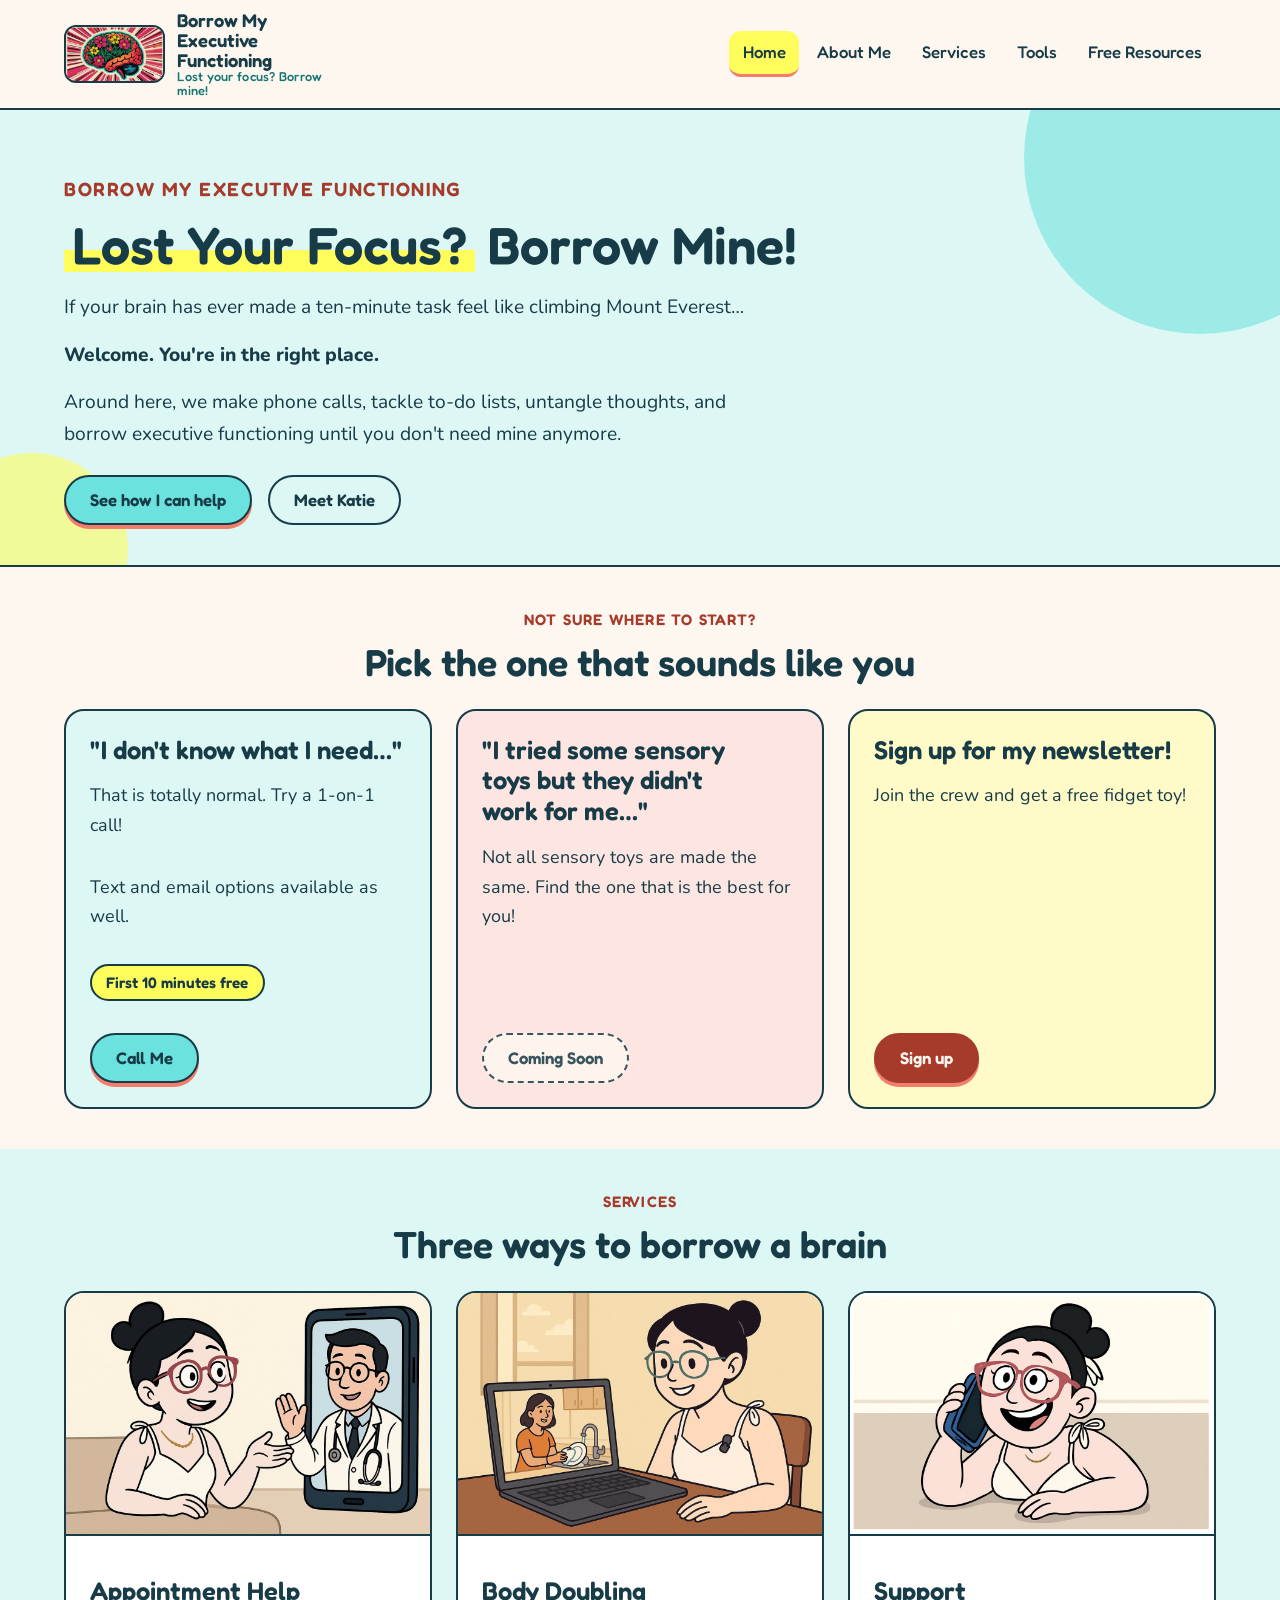
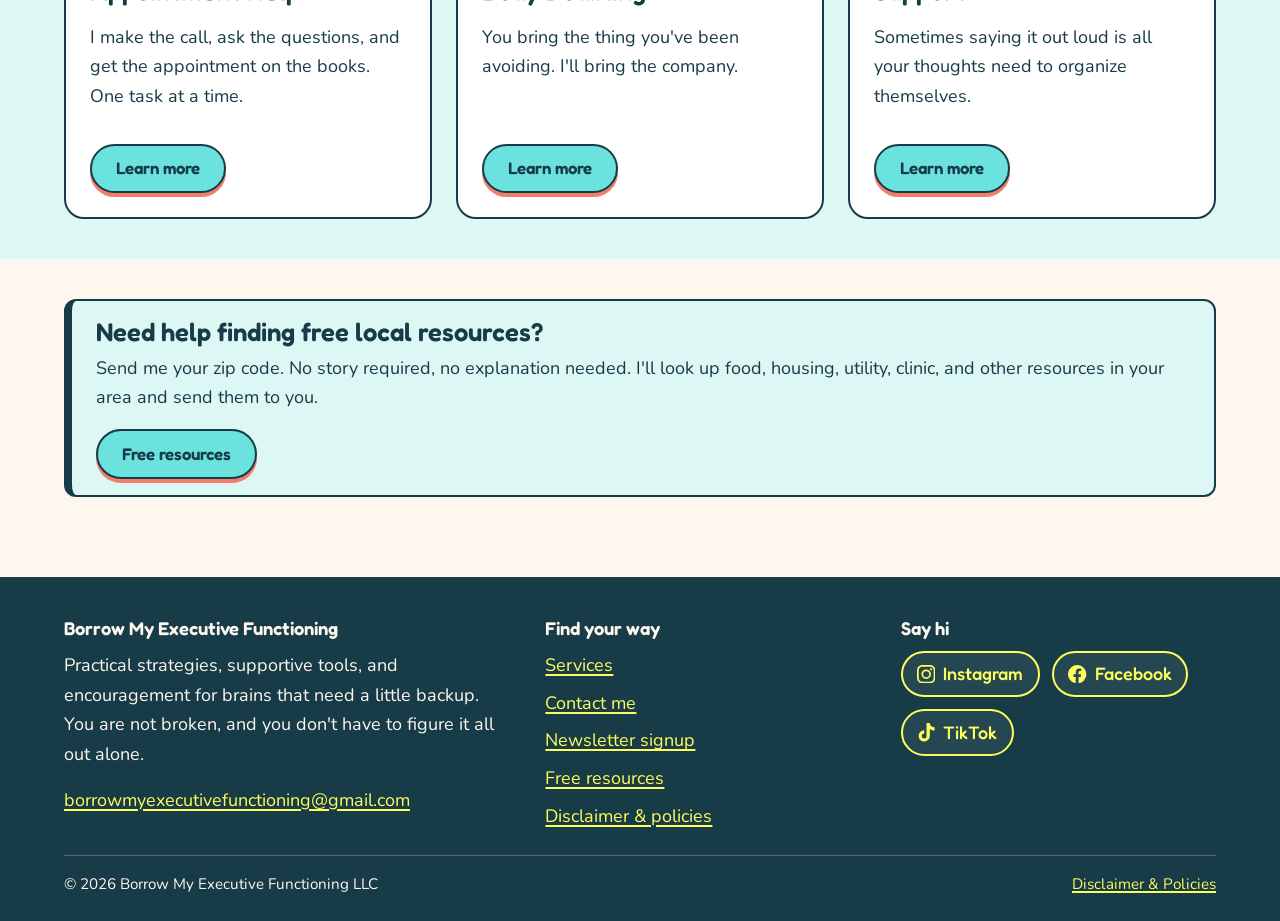
==== site/index.html @ 08794fa0 "Initial site with Netlify forms" ====
<!DOCTYPE html>
<html lang="en">
<head>
  <meta charset="utf-8">
  <meta name="viewport" content="width=device-width, initial-scale=1">
  <title>Home | Borrow My Executive Functioning</title>
  <meta name="description" content="Executive functioning support for ADHD brains: appointment help, body doubling, and conversational support. Lost your focus? Borrow mine!">
  <link rel="icon" href="images/logo.png" type="image/png">
  <link rel="preconnect" href="https://fonts.googleapis.com">
  <link rel="preconnect" href="https://fonts.gstatic.com" crossorigin>
  <link href="https://fonts.googleapis.com/css2?family=Fredoka:wght@500;600&family=Nunito:ital,wght@0,400;0,700;0,800;1,400&display=swap" rel="stylesheet">
  <link rel="stylesheet" href="css/styles.css">
</head>
<body>
  <a class="skip-link" href="#main">Skip to main content</a>

  <header class="site-header">
    <div class="container">
      <a class="brand" href="index.html" aria-label="Borrow My Executive Functioning home">
        <img src="images/logo.png" alt="" width="640" height="352">
        <span class="brand-name"><span>Borrow My</span><span>Executive Functioning</span><span class="small">Lost your focus? Borrow mine!</span></span>
      </a>
      <button class="nav-toggle" type="button" aria-expanded="false" aria-controls="site-nav">
        <span class="bars" aria-hidden="true"></span>
        <span class="nav-toggle-text">Menu</span>
      </button>
      <nav class="site-nav" id="site-nav" aria-label="Main">
        <ul>
          <li><a href="index.html" aria-current="page">Home</a></li>
          <li><a href="about.html">About Me</a></li>
          <li><a href="services.html">Services</a></li>
          <li><a href="tools.html">Tools</a></li>
          <li><a href="free-resources.html">Free Resources</a></li>
        </ul>
      </nav>
    </div>
  </header>

  <main id="main" tabindex="-1">

    <section class="hero">
      <div class="container">
        <p class="kicker">Borrow My Executive Functioning</p>
        <h1><span class="hl">Lost Your Focus?</span> Borrow Mine!</h1>
        <div class="measure">
          <p class="lead">If your brain has ever made a ten-minute task feel like climbing Mount Everest&hellip;</p>
          <p class="lead"><strong>Welcome. You're in the right place.</strong></p>
          <p>Around here, we make phone calls, tackle to-do lists, untangle thoughts, and borrow executive functioning until you don't need mine anymore.</p>
        </div>
        <div class="btn-row">
          <a class="btn" href="services.html">See how I can help</a>
          <a class="btn btn--outline" href="about.html">Meet Katie</a>
        </div>
      </div>
    </section>

    <section class="section" aria-labelledby="start-heading">
      <div class="container">
        <div class="section-heading center">
          <p class="kicker">Not sure where to start?</p>
          <h2 id="start-heading">Pick the one that sounds like you</h2>
        </div>
        <div class="card-grid">
          <article class="card card--aqua">
            <h3>"I don't know what I need&hellip;"</h3>
            <p>That is totally normal. Try a 1-on-1 call!</p>
            <p>Text and email options available as well.</p>
            <p><span class="badge">First 10 minutes free</span></p>
            <a class="btn" href="contact.html">Call Me</a>
          </article>
          <article class="card card--coral">
            <h3>"I tried some sensory toys but they didn't work for me&hellip;"</h3>
            <p>Not all sensory toys are made the same. Find the one that is the best for you!</p>
            <a class="btn btn--disabled" href="#" role="button" aria-disabled="true" data-coming-soon="The sensory toy guide is coming soon. Check back later!">Coming Soon</a>
          </article>
          <article class="card card--lemon">
            <h3>Sign up for my newsletter!</h3>
            <p>Join the crew and get a free fidget toy!</p>
            <a class="btn btn--secondary" href="newsletter.html">Sign up</a>
          </article>
        </div>
      </div>
    </section>

    <section class="section section--alt" aria-labelledby="services-heading">
      <div class="container">
        <div class="section-heading center">
          <p class="kicker">Services</p>
          <h2 id="services-heading">Three ways to borrow a brain</h2>
        </div>
        <div class="card-grid">
          <article class="card card--media">
            <img src="images/appointment-help.jpg" alt="Cartoon of Katie smiling while making a phone call" loading="lazy" width="1200" height="800">
            <div class="card-body">
              <h3>Appointment Help</h3>
              <p>I make the call, ask the questions, and get the appointment on the books. One task at a time.</p>
              <a class="btn" href="appointment-help.html">Learn more</a>
            </div>
          </article>
          <article class="card card--media">
            <img src="images/body-doubling.jpg" alt="Cartoon of two people working side by side" loading="lazy" width="1200" height="800">
            <div class="card-body">
              <h3>Body Doubling</h3>
              <p>You bring the thing you've been avoiding. I'll bring the company.</p>
              <a class="btn" href="body-doubling.html">Learn more</a>
            </div>
          </article>
          <article class="card card--media">
            <img src="images/support.jpg" alt="Cartoon of Katie chatting happily on the phone" loading="lazy" width="1200" height="800">
            <div class="card-body">
              <h3>Support</h3>
              <p>Sometimes saying it out loud is all your thoughts need to organize themselves.</p>
              <a class="btn" href="support.html">Learn more</a>
            </div>
          </article>
        </div>
      </div>
    </section>

    <section class="section" aria-labelledby="outreach-heading">
      <div class="container">
        <div class="callout callout--aqua" style="margin:0">
          <h3 id="outreach-heading">Need help finding free local resources?</h3>
          <p>Send me your zip code. No story required, no explanation needed. I'll look up food, housing, utility, clinic, and other resources in your area and send them to you.</p>
          <a class="btn" href="free-resources.html">Free resources</a>
        </div>
      </div>
    </section>

  </main>

  <footer class="site-footer">
    <div class="container">
      <div class="footer-grid">
        <div>
          <h2>Borrow My Executive Functioning</h2>
          <p>Practical strategies, supportive tools, and encouragement for brains that need a little backup. You are not broken, and you don't have to figure it all out alone.</p>
          <p><a href="mailto:borrowmyexecutivefunctioning@gmail.com">borrowmyexecutivefunctioning@gmail.com</a></p>
        </div>
        <div>
          <h2>Find your way</h2>
          <ul>
            <li><a href="services.html">Services</a></li>
            <li><a href="contact.html">Contact me</a></li>
            <li><a href="newsletter.html">Newsletter signup</a></li>
            <li><a href="free-resources.html">Free resources</a></li>
            <li><a href="disclaimer.html">Disclaimer &amp; policies</a></li>
          </ul>
        </div>
        <div>
          <h2>Say hi</h2>
          <div class="social">
            <a href="#" aria-label="Instagram (link coming soon)" data-coming-soon="Social links are coming soon.">
              <svg viewBox="0 0 24 24" aria-hidden="true"><path d="M12 2.2c3.2 0 3.6 0 4.8.1 1.2.1 1.8.2 2.2.4.6.2 1 .5 1.4.9.4.4.7.8.9 1.4.2.4.4 1 .4 2.2.1 1.3.1 1.6.1 4.8s0 3.6-.1 4.8c-.1 1.2-.2 1.8-.4 2.2-.2.6-.5 1-.9 1.4-.4.4-.8.7-1.4.9-.4.2-1 .4-2.2.4-1.3.1-1.6.1-4.8.1s-3.6 0-4.8-.1c-1.2-.1-1.8-.2-2.2-.4-.6-.2-1-.5-1.4-.9-.4-.4-.7-.8-.9-1.4-.2-.4-.4-1-.4-2.2C2.2 15.6 2.2 15.2 2.2 12s0-3.6.1-4.8c.1-1.2.2-1.8.4-2.2.2-.6.5-1 .9-1.4.4-.4.8-.7 1.4-.9.4-.2 1-.4 2.2-.4C8.4 2.2 8.8 2.2 12 2.2M12 0C8.7 0 8.3 0 7.1.1 5.8.1 4.9.3 4.1.6c-.8.3-1.5.7-2.1 1.4C1.3 2.6.9 3.3.6 4.1.3 4.9.1 5.8.1 7.1 0 8.3 0 8.7 0 12s0 3.7.1 4.9c.1 1.3.3 2.2.6 2.9.3.8.7 1.5 1.4 2.1.7.7 1.3 1.1 2.1 1.4.8.3 1.6.5 2.9.6C8.3 24 8.7 24 12 24s3.7 0 4.9-.1c1.3-.1 2.2-.3 2.9-.6.8-.3 1.5-.7 2.1-1.4.7-.7 1.1-1.3 1.4-2.1.3-.8.5-1.6.6-2.9.1-1.2.1-1.6.1-4.9s0-3.7-.1-4.9c-.1-1.3-.3-2.2-.6-2.9-.3-.8-.7-1.5-1.4-2.1C21.4 1.3 20.7.9 19.9.6 19.1.3 18.2.1 16.9.1 15.7 0 15.3 0 12 0zm0 5.8a6.2 6.2 0 1 0 0 12.4 6.2 6.2 0 0 0 0-12.4zM12 16a4 4 0 1 1 0-8 4 4 0 0 1 0 8zm6.4-11.8a1.4 1.4 0 1 0 0 2.9 1.4 1.4 0 0 0 0-2.9z"/></svg>
              Instagram
            </a>
            <a href="#" aria-label="Facebook (link coming soon)" data-coming-soon="Social links are coming soon.">
              <svg viewBox="0 0 24 24" aria-hidden="true"><path d="M24 12a12 12 0 1 0-13.9 11.9v-8.4H7.1V12h3V9.4c0-3 1.8-4.7 4.5-4.7 1.3 0 2.7.2 2.7.2v3h-1.5c-1.5 0-2 .9-2 1.9V12h3.3l-.5 3.5h-2.8v8.4A12 12 0 0 0 24 12z"/></svg>
              Facebook
            </a>
            <a href="#" aria-label="TikTok (link coming soon)" data-coming-soon="Social links are coming soon.">
              <svg viewBox="0 0 24 24" aria-hidden="true"><path d="M12.5 0h4.1c.3 2.4 1.6 4.4 3.9 5.2.8.3 1.6.4 2.5.4v4.1c-2.3 0-4.4-.7-6.3-2v9.1A7.3 7.3 0 1 1 9.4 9.6v4.2a3.2 3.2 0 1 0 3.1 3.1V0z"/></svg>
              TikTok
            </a>
          </div>
        </div>
      </div>
      <div class="footer-bottom">
        <span>&copy; 2026 Borrow My Executive Functioning LLC</span>
        <span><a href="disclaimer.html">Disclaimer &amp; Policies</a></span>
      </div>
    </div>
  </footer>

  <script src="js/main.js"></script>
</body>
</html>
---- site/css/styles.css ----
/* =========================================================
   Borrow My Executive Functioning — "Lemonade Lagoon" theme
   ---------------------------------------------------------
   Design rules (see AI Context.md):
   - Clean layout, generous whitespace, short text chunks
   - No motion unless the user asks for it (reduced-motion safe)
   - One consistent palette + type system across every page
   - WCAG 2.1 AA contrast: only Deep Lagoon, Mid Teal and
     Deep Coral are ever used as text colours.
   ========================================================= */

:root {
  /* Client colours */
  --aqua:        #6BE2DD;  /* buttons, hero bg, shapes — never text */
  --lemon:       #FFFD5C;  /* highlighter, badges, hover — never text on light */
  --lagoon:      #173B47;  /* body copy, headings, borders, footer */
  --coral:       #F27D6B;  /* decorative accent — never text */
  --teal:        #157572;  /* links, secondary text, focus rings */

  /* Derived shades */
  --deep-coral:  #A63A2B;  /* text-safe coral: kickers, accent headings */
  --cream:       #FDF7F0;  /* page background */
  --aqua-tint:   #DDF7F5;
  --lemon-tint:  #FFFBC8;
  --coral-tint:  #FDE6E1;
  --white:       #FFFFFF;

  /* Type */
  --font-head: "Fredoka", "Nunito", "Segoe UI", system-ui, sans-serif;
  --font-body: "Nunito", "Segoe UI", system-ui, -apple-system, sans-serif;

  /* Layout */
  --max-width: 72rem;
  --measure: 62ch;
  --radius: 1.25rem;
  --radius-sm: 0.75rem;
  --border: 2px solid var(--lagoon);
  --space-1: 0.5rem;
  --space-2: 1rem;
  --space-3: 1.5rem;
  --space-4: 2.5rem;
  --space-5: 4rem;
}

/* ---------- Reset / base ---------- */
*, *::before, *::after { box-sizing: border-box; }

html {
  scroll-behavior: smooth;
  -webkit-text-size-adjust: 100%;
}

body {
  margin: 0;
  background: var(--cream);
  color: var(--lagoon);
  font-family: var(--font-body);
  font-size: 1.125rem;      /* 18px — a little larger than default for readability */
  line-height: 1.65;
  min-height: 100vh;
  display: flex;
  flex-direction: column;
}

img {
  max-width: 100%;
  height: auto;
  display: block;
}

h1, h2, h3, h4 {
  font-family: var(--font-head);
  font-weight: 600;
  line-height: 1.2;
  margin: 0 0 var(--space-2);
  color: var(--lagoon);
  text-wrap: balance;
}
h1 { font-size: clamp(2.1rem, 5vw, 3.25rem); }
h2 { font-size: clamp(1.7rem, 3.5vw, 2.35rem); }
h3 { font-size: clamp(1.3rem, 2.5vw, 1.6rem); }
h4 { font-size: 1.15rem; }

p, ul, ol { margin: 0 0 var(--space-2); }
p:last-child { margin-bottom: 0; }

a {
  color: var(--teal);
  text-decoration: underline;
  text-underline-offset: 0.15em;
  text-decoration-thickness: 2px;
}
a:hover { color: var(--lagoon); }

strong { font-weight: 800; }
em { font-style: italic; }

hr {
  border: 0;
  border-top: var(--border);
  margin: var(--space-4) 0;
}

/* Focus: always visible, high contrast */
:focus-visible {
  outline: 3px solid var(--teal);
  outline-offset: 3px;
  border-radius: 4px;
}

/* Respect reduced-motion preferences (and there is barely any motion anyway) */
@media (prefers-reduced-motion: reduce) {
  html { scroll-behavior: auto; }
  *, *::before, *::after { transition: none !important; animation: none !important; }
}

/* ---------- Utilities ---------- */
.container {
  width: min(100% - 2.5rem, var(--max-width));
  margin-inline: auto;
}
.measure { max-width: var(--measure); }
.center { text-align: center; }
.center .measure { margin-inline: auto; }
.visually-hidden {
  position: absolute !important;
  width: 1px; height: 1px;
  overflow: hidden; clip: rect(0 0 0 0);
  white-space: nowrap; border: 0; padding: 0; margin: -1px;
}

/* Lemon highlighter behind headings */
.hl {
  background: linear-gradient(transparent 58%, var(--lemon) 58%, var(--lemon) 94%, transparent 94%);
  padding: 0 0.15em;
  box-decoration-break: clone;
  -webkit-box-decoration-break: clone;
}

.kicker {
  font-family: var(--font-head);
  font-weight: 600;
  font-size: 0.95rem;
  letter-spacing: 0.08em;
  text-transform: uppercase;
  color: var(--deep-coral);
  margin: 0 0 var(--space-1);
}

.lead {
  font-size: 1.25rem;
}

.badge {
  display: inline-block;
  font-family: var(--font-head);
  font-weight: 600;
  font-size: 0.95rem;
  background: var(--lemon);
  color: var(--lagoon);
  border: var(--border);
  border-radius: 999px;
  padding: 0.25rem 0.9rem;
}

/* ---------- Skip link ---------- */
.skip-link {
  position: absolute;
  left: 1rem;
  top: -100px;
  z-index: 1000;
  background: var(--lemon);
  color: var(--lagoon);
  border: var(--border);
  border-radius: var(--radius-sm);
  padding: 0.6rem 1rem;
  font-family: var(--font-head);
  font-weight: 600;
  text-decoration: none;
}
.skip-link:focus { top: 1rem; }

/* ---------- Header ---------- */
.site-header {
  position: sticky;
  top: 0;
  z-index: 100;
  background: var(--cream);
  border-bottom: var(--border);
}
.site-header .container {
  display: flex;
  align-items: center;
  justify-content: space-between;
  gap: var(--space-2);
  min-height: 5rem;
  padding-block: 0.6rem;
}
.brand {
  display: flex;
  align-items: center;
  gap: 0.75rem;
  text-decoration: none;
  color: var(--lagoon);
  font-family: var(--font-head);
  font-weight: 600;
  font-size: 1.15rem;
  line-height: 1.1;
}
.brand img {
  height: 3.6rem;
  width: auto;
  border-radius: var(--radius-sm);
  border: var(--border);
}
.brand-name { max-width: 11rem; }
.brand-name span { display: block; }
.brand-name .small {
  font-size: 0.8rem;
  font-weight: 500;
  color: var(--teal);
  letter-spacing: 0.02em;
}

.nav-toggle {
  display: none;
  background: var(--aqua);
  color: var(--lagoon);
  border: var(--border);
  border-radius: var(--radius-sm);
  font-family: var(--font-head);
  font-weight: 600;
  font-size: 1rem;
  padding: 0.5rem 0.9rem;
  cursor: pointer;
  align-items: center;
  gap: 0.5rem;
}
.nav-toggle .bars {
  display: inline-block;
  width: 1.2rem; height: 2px;
  background: currentColor;
  position: relative;
}
.nav-toggle .bars::before, .nav-toggle .bars::after {
  content: ""; position: absolute; left: 0; width: 100%; height: 2px; background: currentColor;
}
.nav-toggle .bars::before { top: -6px; }
.nav-toggle .bars::after  { top:  6px; }

.site-nav ul {
  list-style: none;
  margin: 0; padding: 0;
  display: flex;
  gap: 0.25rem;
  flex-wrap: wrap;
}
.site-nav a {
  display: inline-block;
  padding: 0.5rem 0.85rem;
  color: var(--lagoon);
  font-family: var(--font-head);
  font-weight: 500;
  font-size: 1.05rem;
  text-decoration: none;
  border-radius: var(--radius-sm);
  border-bottom: 3px solid transparent;
}
.site-nav a:hover { background: var(--lemon-tint); }
.site-nav a[aria-current="page"],
.site-nav a.is-active {
  border-bottom-color: var(--coral);   /* coral: active nav underline */
  background: var(--lemon);
}

@media (max-width: 47.99rem) {
  .nav-toggle { display: inline-flex; }
  .js .site-nav { display: none; width: 100%; }
  .js .site-nav.is-open { display: block; }
  .site-header .container { flex-wrap: wrap; }
  .site-nav ul { flex-direction: column; padding-block: 0.5rem 0.75rem; }
  .site-nav a { display: block; font-size: 1.15rem; padding: 0.7rem 0.9rem; }
  .brand-name { display: none; }
}

/* ---------- Main / sections ---------- */
main { flex: 1; }

.section { padding-block: var(--space-4); }
.section--alt { background: var(--aqua-tint); }
.section--lemon { background: var(--lemon-tint); }
.section--tight { padding-block: var(--space-3); }
.section-heading { margin-bottom: var(--space-3); }

/* Hero */
.hero {
  background: var(--aqua-tint);
  border-bottom: var(--border);
  padding-block: var(--space-5) var(--space-4);
  position: relative;
  overflow: hidden;
}
/* soft, static decorative shapes — no motion */
.hero::before, .hero::after {
  content: "";
  position: absolute;
  border-radius: 50%;
  pointer-events: none;
  z-index: 0;
}
.hero::before {
  width: 22rem; height: 22rem;
  right: -6rem; top: -8rem;
  background: var(--aqua);
  opacity: 0.55;
}
.hero::after {
  width: 12rem; height: 12rem;
  left: -4rem; bottom: -5rem;
  background: var(--lemon);
  opacity: 0.6;
}
.hero .container { position: relative; z-index: 1; }
.hero p { font-size: 1.2rem; }

.hero--split .container {
  display: grid;
  grid-template-columns: minmax(0, 1.15fr) minmax(0, 1fr);
  gap: var(--space-4);
  align-items: center;
}
.hero--split img {
  width: 100%;
  border: var(--border);
  border-radius: var(--radius);
  box-shadow: 0 8px 0 var(--coral);
  background: var(--white);
}
@media (max-width: 47.99rem) {
  .hero { padding-block: var(--space-4); }
  .hero--split .container { grid-template-columns: minmax(0, 1fr); }
  .hero--split img { max-width: 28rem; margin-inline: auto; }
}

/* ---------- Buttons ---------- */
.btn {
  display: inline-block;
  font-family: var(--font-head);
  font-weight: 600;
  font-size: 1.05rem;
  line-height: 1.2;
  text-decoration: none;
  text-align: center;
  padding: 0.8rem 1.5rem;
  border: var(--border);
  border-radius: 999px;
  background: var(--aqua);
  color: var(--lagoon);
  box-shadow: 0 4px 0 var(--coral);      /* coral: button shadows */
  cursor: pointer;
  transition: background-color 120ms ease, transform 80ms ease, box-shadow 80ms ease;
}
.btn:hover { background: var(--lemon); color: var(--lagoon); }
.btn:active { transform: translateY(2px); box-shadow: 0 2px 0 var(--coral); }

.btn--secondary {
  background: var(--deep-coral);
  color: var(--cream);
  border-color: var(--deep-coral);
}
.btn--secondary:hover { background: var(--lagoon); border-color: var(--lagoon); color: var(--cream); }

.btn--outline {
  background: transparent;
  box-shadow: none;
}
.btn--outline:hover { background: var(--lemon-tint); }

.btn--disabled,
.btn[aria-disabled="true"] {
  background: var(--cream);
  color: var(--lagoon);
  border-style: dashed;
  box-shadow: none;
  cursor: not-allowed;
  opacity: 0.85;
}
.btn--disabled:hover { background: var(--cream); }

.btn-row {
  display: flex;
  flex-wrap: wrap;
  gap: var(--space-2);
  align-items: center;
  margin-top: var(--space-3);
}

/* ---------- Cards ---------- */
.card-grid {
  display: grid;
  grid-template-columns: repeat(auto-fit, minmax(min(100%, 17rem), 1fr));
  gap: var(--space-3);
}
.card {
  display: flex;
  flex-direction: column;
  gap: var(--space-2);
  background: var(--white);
  border: var(--border);
  border-radius: var(--radius);
  padding: var(--space-3);
}
.card > :last-child { margin-top: auto; }
.card h3 { margin-bottom: 0; }
.card--lemon { background: var(--lemon-tint); }
.card--coral { background: var(--coral-tint); }
.card--aqua  { background: var(--aqua-tint); }
.card .btn { align-self: flex-start; }

.card--media { padding: 0; overflow: hidden; }
.card--media img {
  width: 100%;
  aspect-ratio: 3 / 2;
  object-fit: cover;
  border-bottom: var(--border);
}
.card--media .card-body {
  display: flex; flex-direction: column; gap: var(--space-2);
  padding: var(--space-3);
  flex: 1;
}
.card--media .card-body > :last-child { margin-top: auto; }

/* Image placeholder box (Tools page, etc.) */
.placeholder-media {
  display: grid;
  place-items: center;
  aspect-ratio: 3 / 2;
  background:
    repeating-linear-gradient(45deg, transparent 0 14px, rgba(23,59,71,0.06) 14px 28px),
    var(--aqua-tint);
  border-bottom: var(--border);
  color: var(--teal);
  font-family: var(--font-head);
  font-weight: 500;
  text-align: center;
  padding: var(--space-2);
}

/* ---------- Price cards ---------- */
.price-grid {
  display: grid;
  grid-template-columns: repeat(auto-fit, minmax(min(100%, 15rem), 1fr));
  gap: var(--space-3);
}
.price {
  background: var(--white);
  border: var(--border);
  border-radius: var(--radius);
  padding: var(--space-3);
  display: flex;
  flex-direction: column;
  gap: var(--space-1);
}
.price h3 { margin: 0; font-size: 1.35rem; }
.price .amount {
  font-family: var(--font-head);
  font-weight: 600;
  font-size: 2rem;
  color: var(--deep-coral);
  line-height: 1;
}
.price .detail {
  font-weight: 800;
  color: var(--teal);
}
.price p { margin: 0; }
.price--featured { background: var(--lemon-tint); }

/* ---------- Callouts ---------- */
.callout {
  background: var(--lemon-tint);
  border: var(--border);
  border-left-width: 8px;
  border-radius: var(--radius-sm);
  padding: var(--space-2) var(--space-3);
  margin-block: var(--space-3);
}
.callout--coral { background: var(--coral-tint); }
.callout--aqua  { background: var(--aqua-tint); }
.callout > :last-child { margin-bottom: 0; }
.callout h3, .callout h4 { margin-bottom: 0.35rem; }

/* ---------- Lists ---------- */
.checklist {
  list-style: none;
  padding: 0;
  display: grid;
  gap: 0.6rem;
}
.checklist li {
  position: relative;
  padding-left: 2rem;
}
.checklist li::before {
  content: "";
  position: absolute;
  left: 0; top: 0.35em;
  width: 1.15rem; height: 1.15rem;
  border-radius: 50%;
  background: var(--aqua);
  border: var(--border);
}
.checklist--two {
  grid-template-columns: repeat(auto-fit, minmax(min(100%, 18rem), 1fr));
}

/* ---------- FAQ (native <details>) ---------- */
.faq { display: grid; gap: var(--space-2); }
.faq details {
  background: var(--white);
  border: var(--border);
  border-radius: var(--radius-sm);
  overflow: hidden;
}
.faq summary {
  cursor: pointer;
  list-style: none;
  padding: 1rem 3rem 1rem 1.25rem;
  font-family: var(--font-head);
  font-weight: 600;
  font-size: 1.15rem;
  position: relative;
}
.faq summary::-webkit-details-marker { display: none; }
.faq summary::after {
  content: "+";
  position: absolute;
  right: 1.1rem; top: 50%;
  transform: translateY(-50%);
  width: 1.7rem; height: 1.7rem;
  display: grid; place-items: center;
  border-radius: 50%;
  border: var(--border);
  background: var(--aqua);
  font-size: 1.2rem;
  line-height: 1;
}
.faq details[open] summary { background: var(--lemon-tint); border-bottom: var(--border); }
.faq details[open] summary::after { content: "–"; background: var(--lemon); }
.faq summary:hover { background: var(--lemon-tint); }
.faq .faq-body { padding: 1rem 1.25rem 1.25rem; }
.faq .faq-body > :last-child { margin-bottom: 0; }

/* ---------- Section sub-nav (service pages) ---------- */
.subnav {
  display: flex;
  flex-wrap: wrap;
  align-items: center;
  gap: 0.5rem;
  padding-block: var(--space-2);
  font-family: var(--font-head);
}
.subnav .label { color: var(--teal); font-weight: 500; margin-right: 0.25rem; }
.subnav a {
  text-decoration: none;
  color: var(--lagoon);
  padding: 0.35rem 0.9rem;
  border: var(--border);
  border-radius: 999px;
  background: var(--white);
  font-weight: 500;
}
.subnav a:hover { background: var(--lemon-tint); }
.subnav a[aria-current="page"] { background: var(--lemon); }

/* ---------- Two-column blocks ---------- */
.split {
  display: grid;
  grid-template-columns: minmax(0, 1fr) minmax(0, 1fr);
  gap: var(--space-4);
  align-items: start;
}
@media (max-width: 47.99rem) { .split { grid-template-columns: minmax(0, 1fr); } }

.portrait {
  border: var(--border);
  border-radius: var(--radius);
  box-shadow: 0 8px 0 var(--coral);
  max-width: 24rem;
  width: 100%;
  margin-inline: auto;
}

/* Video placeholder */
.video-placeholder {
  max-width: 52rem;
  margin-inline: auto;
  aspect-ratio: 16 / 9;
  display: grid;
  place-items: center;
  text-align: center;
  background: var(--aqua-tint);
  border: 2px dashed var(--lagoon);
  border-radius: var(--radius);
  color: var(--lagoon);
  padding: var(--space-2);
}
.video-placeholder .play {
  width: 3.5rem; height: 3.5rem;
  border-radius: 50%;
  background: var(--aqua);
  border: var(--border);
  display: grid; place-items: center;
  margin: 0 auto 0.75rem;
  font-size: 1.4rem;
}

/* ---------- Forms (contact / newsletter / zip request) ---------- */
.form-card {
  background: var(--white);
  border: var(--border);
  border-radius: var(--radius);
  padding: var(--space-3);
  max-width: 34rem;
  box-shadow: 0 4px 0 var(--aqua);
}
.form-card .field { margin-bottom: var(--space-2); }
.form-card label {
  display: block;
  font-family: var(--font-head);
  font-weight: 600;
  margin-bottom: 0.3rem;
}
.form-card input:not([type="checkbox"]),
.form-card textarea {
  width: 100%;
  font: inherit;
  padding: 0.7rem 0.9rem;
  border: var(--border);
  border-radius: var(--radius-sm);
  background: var(--cream);
  color: var(--lagoon);
}
.form-card textarea { min-height: 7rem; resize: vertical; }
.form-card input:focus-visible,
.form-card textarea:focus-visible {
  background: var(--white);
  outline: 3px solid var(--teal);
  outline-offset: 2px;
}
/* Only flag a problem after the visitor has typed something. */
.form-card input:not(:placeholder-shown):not(:focus):invalid,
.form-card textarea:not(:placeholder-shown):not(:focus):invalid {
  border-color: var(--deep-coral);
}
.form-card .hint {
  margin: 0.35rem 0 0;
  font-size: 0.95rem;
  color: var(--teal);
}
.form-card .field--check {
  display: flex;
  align-items: flex-start;
  gap: 0.6rem;
}
.form-card .field--check input {
  width: 1.35rem;
  height: 1.35rem;
  margin-top: 0.15rem;
  flex-shrink: 0;
  accent-color: var(--teal);
}
.form-card .field--check label {
  margin: 0;
  font-family: var(--font-body);
  font-weight: 400;
}
.form-card button.btn { cursor: pointer; }
/* Spam trap: hidden from people, still in the DOM for bots. */
.honeypot { position: absolute; left: -10000px; width: 1px; height: 1px; overflow: hidden; }

/* ---------- Prose (long policy text) ---------- */
.prose { max-width: var(--measure); }
.prose h2 { margin-top: var(--space-4); }
.prose h3 { margin-top: var(--space-3); }
.prose ul { padding-left: 1.4rem; }
.prose li { margin-bottom: 0.35rem; }
.toc {
  background: var(--white);
  border: var(--border);
  border-radius: var(--radius-sm);
  padding: var(--space-2) var(--space-3);
  margin-bottom: var(--space-3);
}
.toc ul { margin: 0; padding-left: 1.2rem; }
.toc a { font-family: var(--font-head); font-weight: 500; }

/* ---------- CTA band ---------- */
.cta-band {
  background: var(--aqua);
  border-top: var(--border);
  border-bottom: var(--border);
  padding-block: var(--space-4);
  text-align: center;
}
.cta-band h2 { margin-bottom: var(--space-1); }
.cta-band .btn-row { justify-content: center; }
.cta-band .btn { background: var(--cream); }
.cta-band .btn:hover { background: var(--lemon); }
.cta-band .btn--secondary { background: var(--deep-coral); }
.cta-band .btn--secondary:hover { background: var(--lagoon); }

/* ---------- Footer ---------- */
.site-footer {
  background: var(--lagoon);
  color: var(--cream);
  padding-block: var(--space-4) var(--space-3);
  margin-top: var(--space-4);
}
.site-footer a { color: var(--lemon); }  /* lemon links on dark bg — allowed by the spec */
.site-footer a:hover { color: var(--cream); }
.footer-grid {
  display: grid;
  grid-template-columns: 1.4fr 1fr 1fr;
  gap: var(--space-4);
}
@media (max-width: 47.99rem) { .footer-grid { grid-template-columns: 1fr; gap: var(--space-3); } }
.site-footer h2 {
  color: var(--cream);
  font-size: 1.15rem;
  margin-bottom: 0.75rem;
}
.site-footer ul { list-style: none; margin: 0; padding: 0; display: grid; gap: 0.5rem; }
.site-footer p { color: var(--cream); }
.social {
  display: flex;
  flex-wrap: wrap;
  gap: 0.75rem;
}
.social a {
  display: inline-flex;
  align-items: center;
  gap: 0.5rem;
  text-decoration: none;
  background: rgba(255,255,255,0.06);
  border: 2px solid var(--lemon);
  border-radius: 999px;
  padding: 0.4rem 0.9rem;
  font-family: var(--font-head);
  font-weight: 500;
}
.social a:hover { background: var(--lemon); color: var(--lagoon); }
.social svg { width: 1.15rem; height: 1.15rem; fill: currentColor; }
.footer-bottom {
  border-top: 1px solid rgba(253,247,240,0.25);
  margin-top: var(--space-3);
  padding-top: var(--space-2);
  font-size: 0.95rem;
  display: flex;
  flex-wrap: wrap;
  justify-content: space-between;
  gap: 0.5rem 1.5rem;
}
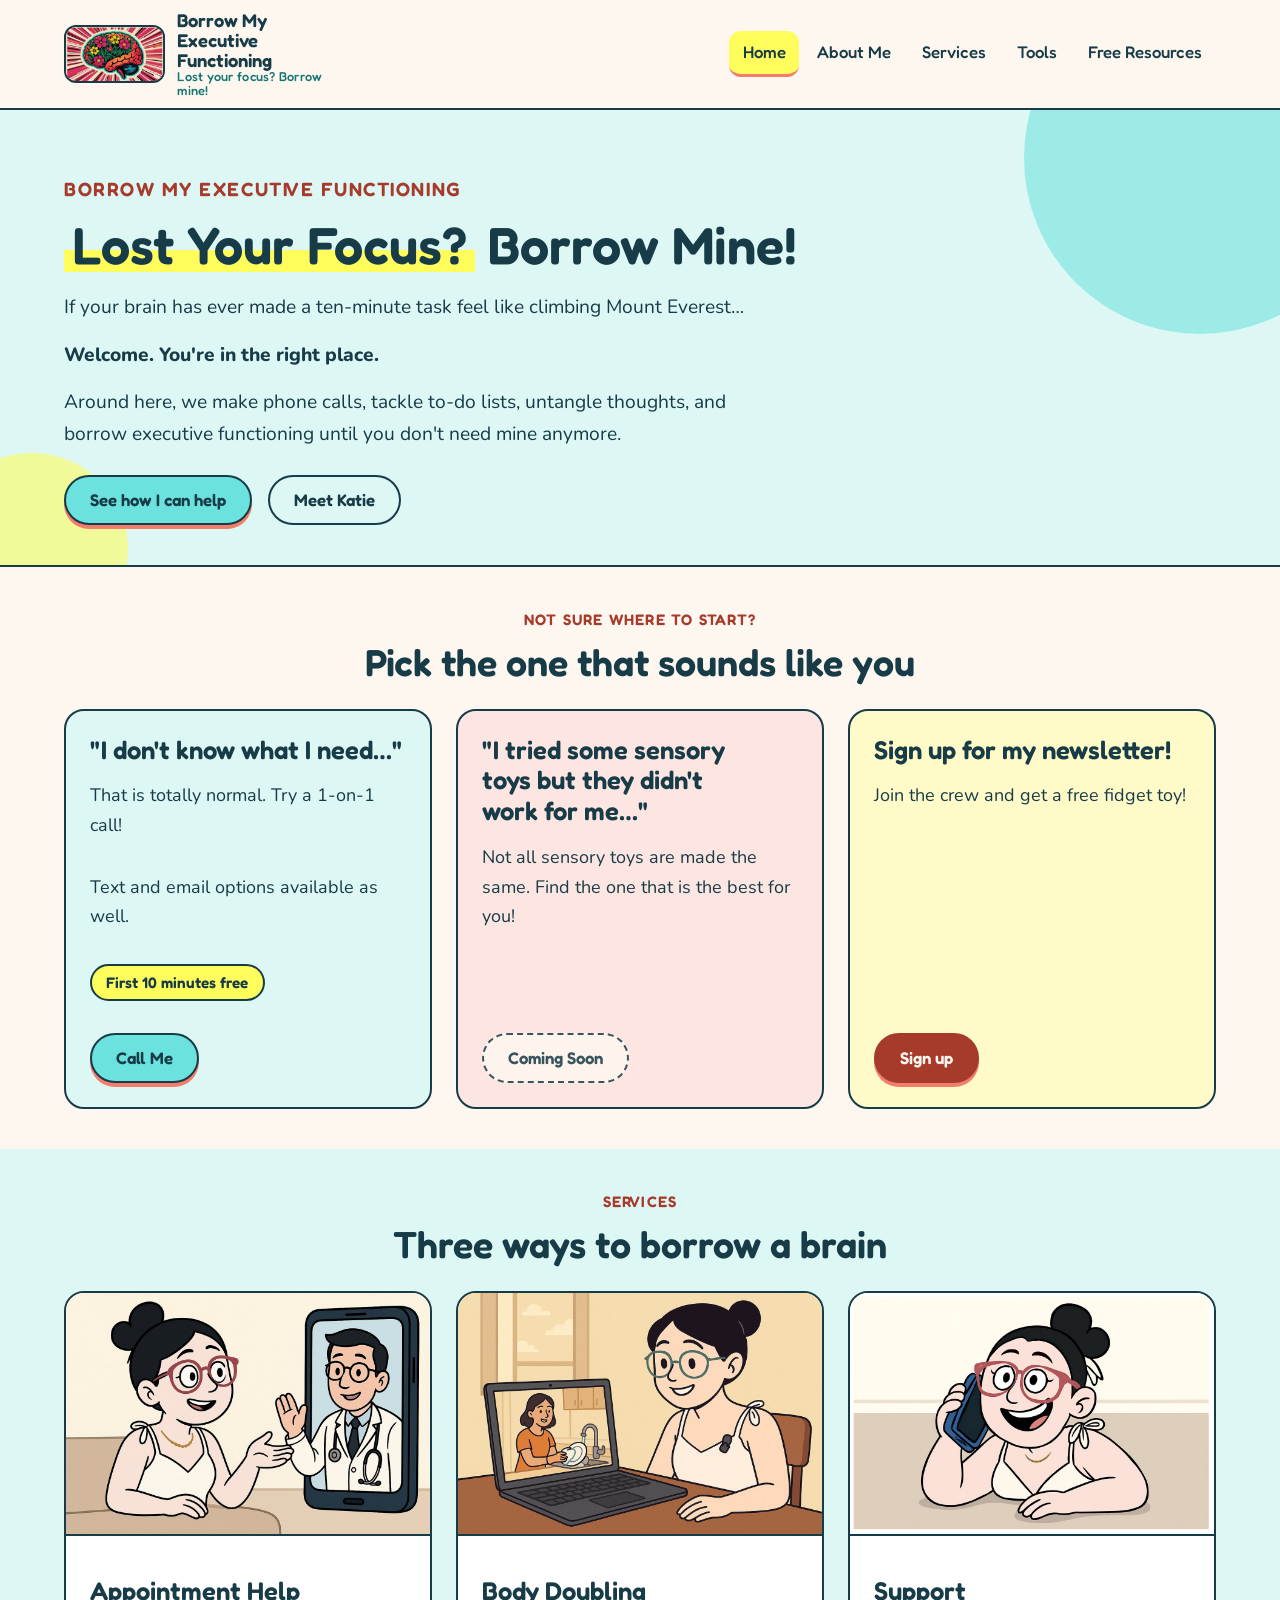
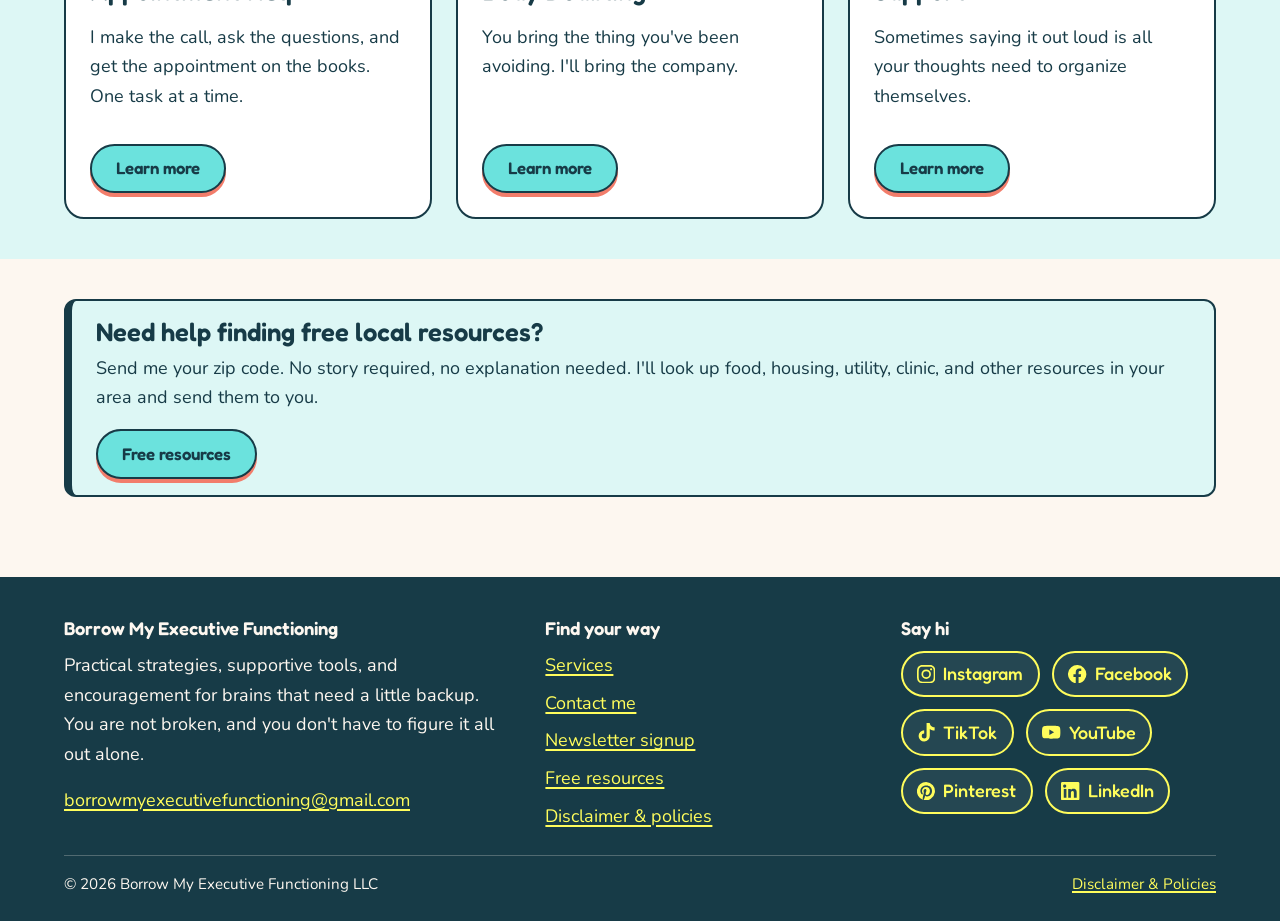
==== commit efd05b89: "reformatted adhd picture and added social links" ====
--- a/site/index.html
+++ b/site/index.html
@@ -150,17 +150,29 @@
         <div>
           <h2>Say hi</h2>
           <div class="social">
-            <a href="#" aria-label="Instagram (link coming soon)" data-coming-soon="Social links are coming soon.">
+            <a href="https://www.instagram.com/borrowmyexecutivefunctioning/" target="_blank" rel="noopener" aria-label="Instagram (opens in a new tab)">
               <svg viewBox="0 0 24 24" aria-hidden="true"><path d="M12 2.2c3.2 0 3.6 0 4.8.1 1.2.1 1.8.2 2.2.4.6.2 1 .5 1.4.9.4.4.7.8.9 1.4.2.4.4 1 .4 2.2.1 1.3.1 1.6.1 4.8s0 3.6-.1 4.8c-.1 1.2-.2 1.8-.4 2.2-.2.6-.5 1-.9 1.4-.4.4-.8.7-1.4.9-.4.2-1 .4-2.2.4-1.3.1-1.6.1-4.8.1s-3.6 0-4.8-.1c-1.2-.1-1.8-.2-2.2-.4-.6-.2-1-.5-1.4-.9-.4-.4-.7-.8-.9-1.4-.2-.4-.4-1-.4-2.2C2.2 15.6 2.2 15.2 2.2 12s0-3.6.1-4.8c.1-1.2.2-1.8.4-2.2.2-.6.5-1 .9-1.4.4-.4.8-.7 1.4-.9.4-.2 1-.4 2.2-.4C8.4 2.2 8.8 2.2 12 2.2M12 0C8.7 0 8.3 0 7.1.1 5.8.1 4.9.3 4.1.6c-.8.3-1.5.7-2.1 1.4C1.3 2.6.9 3.3.6 4.1.3 4.9.1 5.8.1 7.1 0 8.3 0 8.7 0 12s0 3.7.1 4.9c.1 1.3.3 2.2.6 2.9.3.8.7 1.5 1.4 2.1.7.7 1.3 1.1 2.1 1.4.8.3 1.6.5 2.9.6C8.3 24 8.7 24 12 24s3.7 0 4.9-.1c1.3-.1 2.2-.3 2.9-.6.8-.3 1.5-.7 2.1-1.4.7-.7 1.1-1.3 1.4-2.1.3-.8.5-1.6.6-2.9.1-1.2.1-1.6.1-4.9s0-3.7-.1-4.9c-.1-1.3-.3-2.2-.6-2.9-.3-.8-.7-1.5-1.4-2.1C21.4 1.3 20.7.9 19.9.6 19.1.3 18.2.1 16.9.1 15.7 0 15.3 0 12 0zm0 5.8a6.2 6.2 0 1 0 0 12.4 6.2 6.2 0 0 0 0-12.4zM12 16a4 4 0 1 1 0-8 4 4 0 0 1 0 8zm6.4-11.8a1.4 1.4 0 1 0 0 2.9 1.4 1.4 0 0 0 0-2.9z"/></svg>
               Instagram
             </a>
-            <a href="#" aria-label="Facebook (link coming soon)" data-coming-soon="Social links are coming soon.">
+            <a href="https://www.facebook.com/people/Borrow-My-Executive-Functioning/61579796741251/" target="_blank" rel="noopener" aria-label="Facebook (opens in a new tab)">
               <svg viewBox="0 0 24 24" aria-hidden="true"><path d="M24 12a12 12 0 1 0-13.9 11.9v-8.4H7.1V12h3V9.4c0-3 1.8-4.7 4.5-4.7 1.3 0 2.7.2 2.7.2v3h-1.5c-1.5 0-2 .9-2 1.9V12h3.3l-.5 3.5h-2.8v8.4A12 12 0 0 0 24 12z"/></svg>
               Facebook
             </a>
-            <a href="#" aria-label="TikTok (link coming soon)" data-coming-soon="Social links are coming soon.">
+            <a href="https://www.tiktok.com/@borrowmybrain" target="_blank" rel="noopener" aria-label="TikTok (opens in a new tab)">
               <svg viewBox="0 0 24 24" aria-hidden="true"><path d="M12.5 0h4.1c.3 2.4 1.6 4.4 3.9 5.2.8.3 1.6.4 2.5.4v4.1c-2.3 0-4.4-.7-6.3-2v9.1A7.3 7.3 0 1 1 9.4 9.6v4.2a3.2 3.2 0 1 0 3.1 3.1V0z"/></svg>
               TikTok
+            </a>
+            <a href="https://www.youtube.com/@BorrowMyExecutiveFunctioning" target="_blank" rel="noopener" aria-label="YouTube (opens in a new tab)">
+              <svg viewBox="0 0 24 24" aria-hidden="true"><path d="M23.5 6.2a3 3 0 0 0-2.1-2.1C19.5 3.6 12 3.6 12 3.6s-7.5 0-9.4.5A3 3 0 0 0 .5 6.2C0 8.1 0 12 0 12s0 3.9.5 5.8a3 3 0 0 0 2.1 2.1c1.9.5 9.4.5 9.4.5s7.5 0 9.4-.5a3 3 0 0 0 2.1-2.1c.5-1.9.5-5.8.5-5.8s0-3.9-.5-5.8zM9.6 15.6V8.4l6.2 3.6-6.2 3.6z"/></svg>
+              YouTube
+            </a>
+            <a href="https://www.pinterest.com/borrowmyexecutivefunctioning/_profile/" target="_blank" rel="noopener" aria-label="Pinterest (opens in a new tab)">
+              <svg viewBox="0 0 24 24" aria-hidden="true"><path d="M12 0a12 12 0 0 0-4.4 23.2c-.1-.9-.2-2.4 0-3.4l1.4-6s-.4-.7-.4-1.8c0-1.7 1-2.9 2.2-2.9 1 0 1.5.8 1.5 1.7 0 1-.7 2.6-1 4-.3 1.2.6 2.2 1.8 2.2 2.1 0 3.8-2.2 3.8-5.5 0-2.9-2.1-4.9-5-4.9-3.4 0-5.4 2.6-5.4 5.2 0 1 .4 2.1.9 2.7.1.1.1.2.1.3l-.3 1.4c-.1.2-.2.3-.4.2-1.5-.7-2.4-2.9-2.4-4.6 0-3.8 2.7-7.2 7.9-7.2 4.1 0 7.3 2.9 7.3 6.9 0 4.1-2.6 7.4-6.2 7.4-1.2 0-2.4-.6-2.7-1.4l-.8 2.9c-.3 1-1 2.4-1.5 3.2A12 12 0 1 0 12 0z"/></svg>
+              Pinterest
+            </a>
+            <a href="https://www.linkedin.com/company/borrow-my-executive-functioning/" target="_blank" rel="noopener" aria-label="LinkedIn (opens in a new tab)">
+              <svg viewBox="0 0 24 24" aria-hidden="true"><path d="M20.4 20.5h-3.6v-5.6c0-1.3 0-3-1.8-3s-2.1 1.4-2.1 2.9v5.7H9.4V9h3.4v1.6c.5-.9 1.6-1.8 3.4-1.8 3.6 0 4.3 2.4 4.3 5.5v6.2zM5.3 7.4a2.1 2.1 0 1 1 0-4.1 2.1 2.1 0 0 1 0 4.1zM7.1 20.5H3.6V9h3.5v11.5zM22.2 0H1.8C.8 0 0 .8 0 1.7v20.6c0 .9.8 1.7 1.8 1.7h20.4c1 0 1.8-.8 1.8-1.7V1.7C24 .8 23.2 0 22.2 0z"/></svg>
+              LinkedIn
             </a>
           </div>
         </div>
--- a/site/css/styles.css
+++ b/site/css/styles.css
@@ -424,6 +424,7 @@
   object-fit: cover;
   border-bottom: var(--border);
 }
+.card--media img.img-square { aspect-ratio: 1 / 1; } /* Tools page cards: square media so tall covers and product photos sit side by side */
 .card--media .card-body {
   display: flex; flex-direction: column; gap: var(--space-2);
   padding: var(--space-3);
@@ -492,6 +493,20 @@
 .callout h3, .callout h4 { margin-bottom: 0.35rem; }
 
 /* ---------- Lists ---------- */
+.borrow-list {
+  list-style: none;
+  padding: 0;
+  margin-block: var(--space-2) var(--space-3);
+  display: grid;
+  gap: 0.35rem;
+  font-family: var(--font-head);
+  font-weight: 600;
+  font-size: 1.15rem;
+}
+.borrow-list li::before {
+  content: "\2192\00a0";
+  color: var(--teal);
+}
 .checklist {
   list-style: none;
   padding: 0;
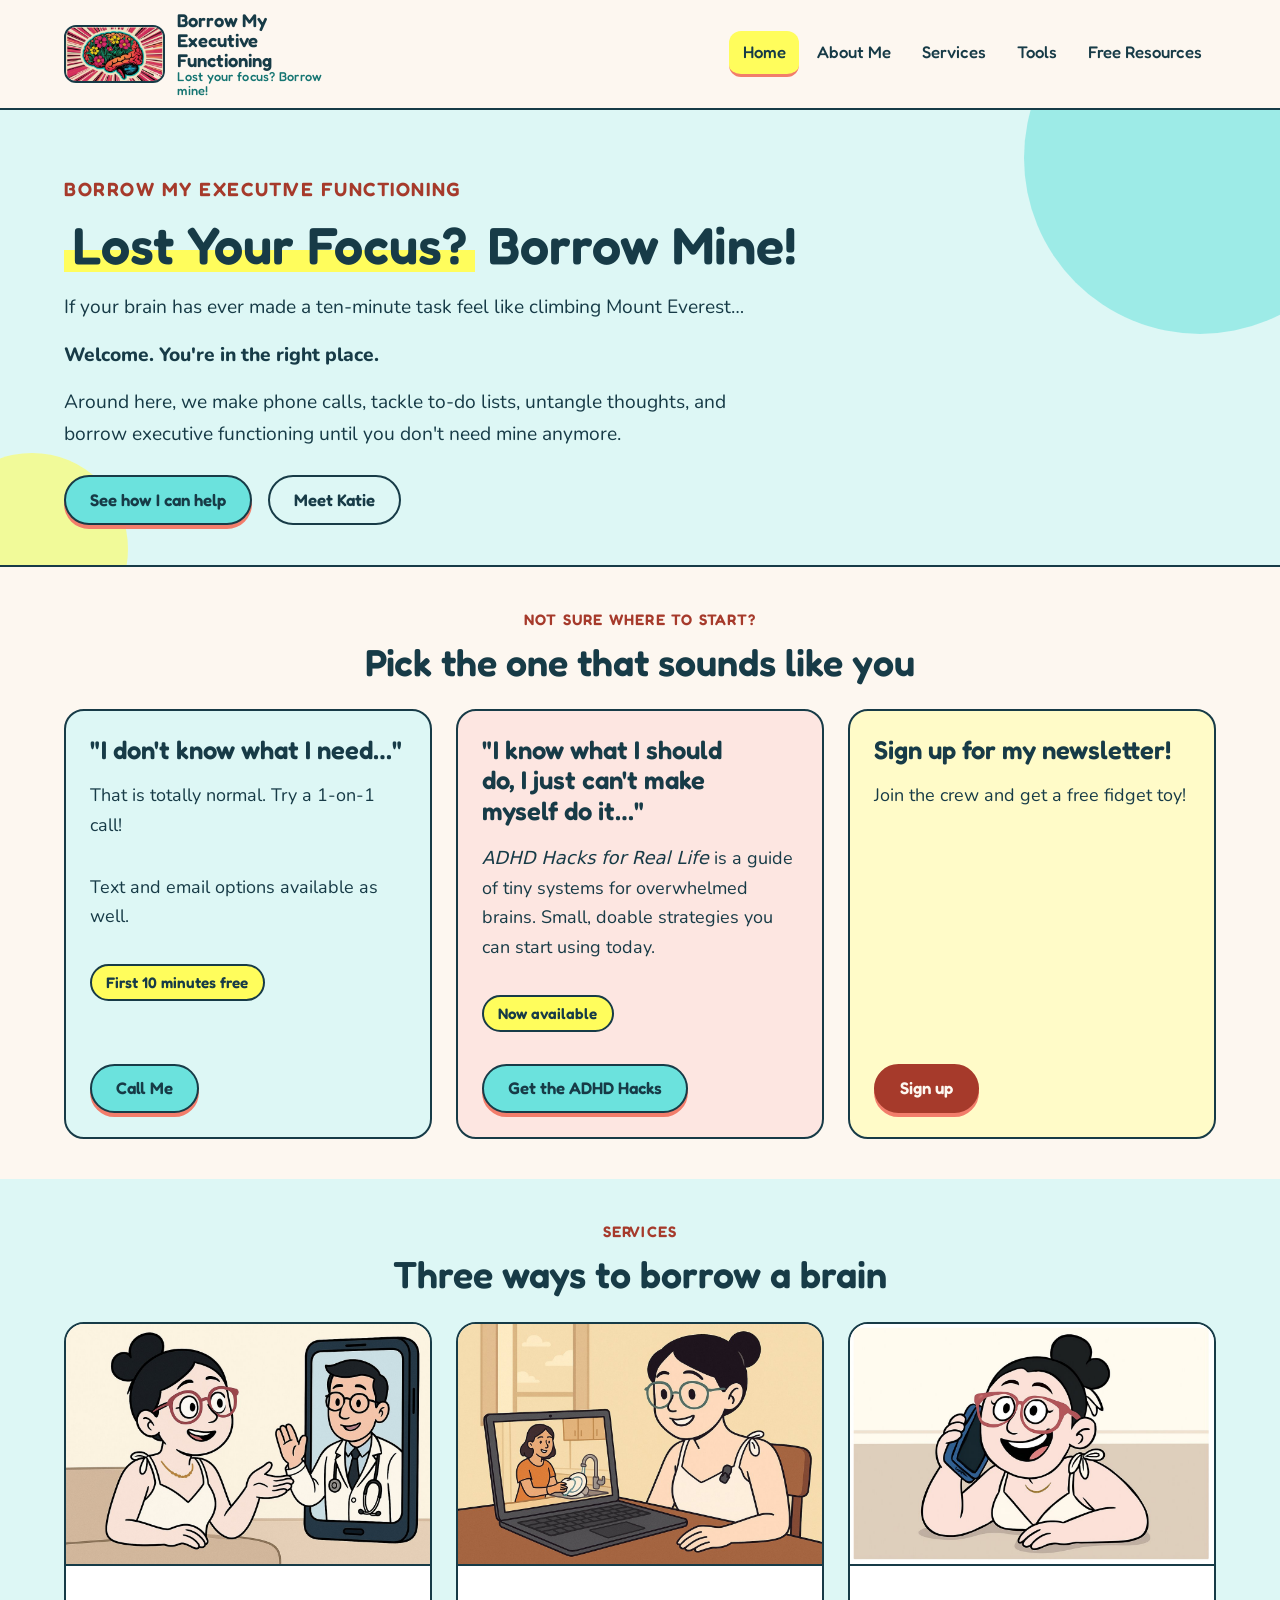
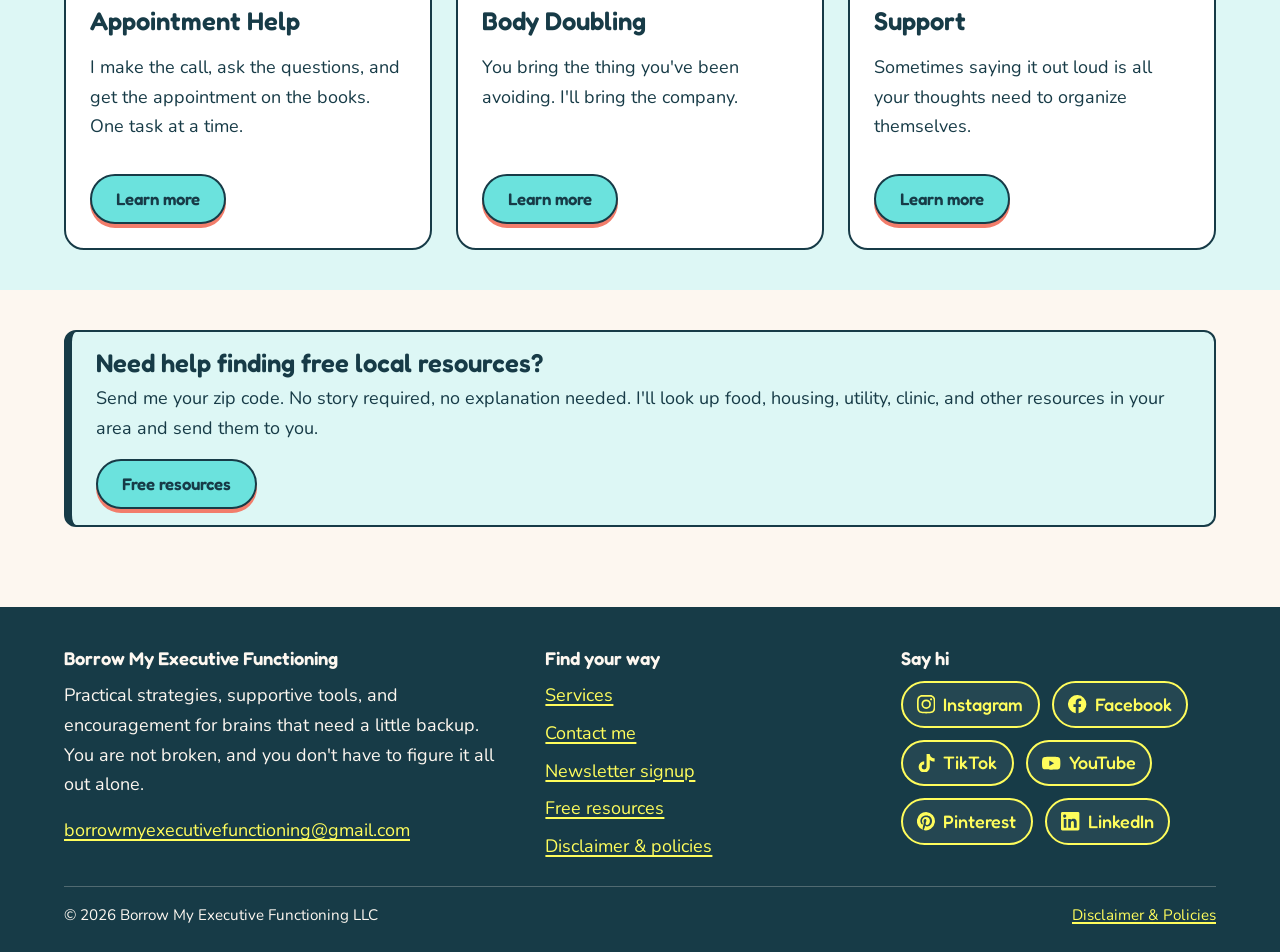
==== commit 20740242: "changed fidget box on homepage to adhd hacks" ====
--- a/site/index.html
+++ b/site/index.html
@@ -69,9 +69,10 @@
             <a class="btn" href="contact.html">Call Me</a>
           </article>
           <article class="card card--coral">
-            <h3>"I tried some sensory toys but they didn't work for me&hellip;"</h3>
-            <p>Not all sensory toys are made the same. Find the one that is the best for you!</p>
-            <a class="btn btn--disabled" href="#" role="button" aria-disabled="true" data-coming-soon="The sensory toy guide is coming soon. Check back later!">Coming Soon</a>
+            <h3>"I know what I should do, I just can't make myself do it&hellip;"</h3>
+            <p><em>ADHD Hacks for Real Life</em> is a guide of tiny systems for overwhelmed brains. Small, doable strategies you can start using today.</p>
+            <p><span class="badge">Now available</span></p>
+            <a class="btn" href="https://executivekatie.gumroad.com/l/zrgixh" target="_blank" rel="noopener">Get the ADHD Hacks</a>
           </article>
           <article class="card card--lemon">
             <h3>Sign up for my newsletter!</h3>
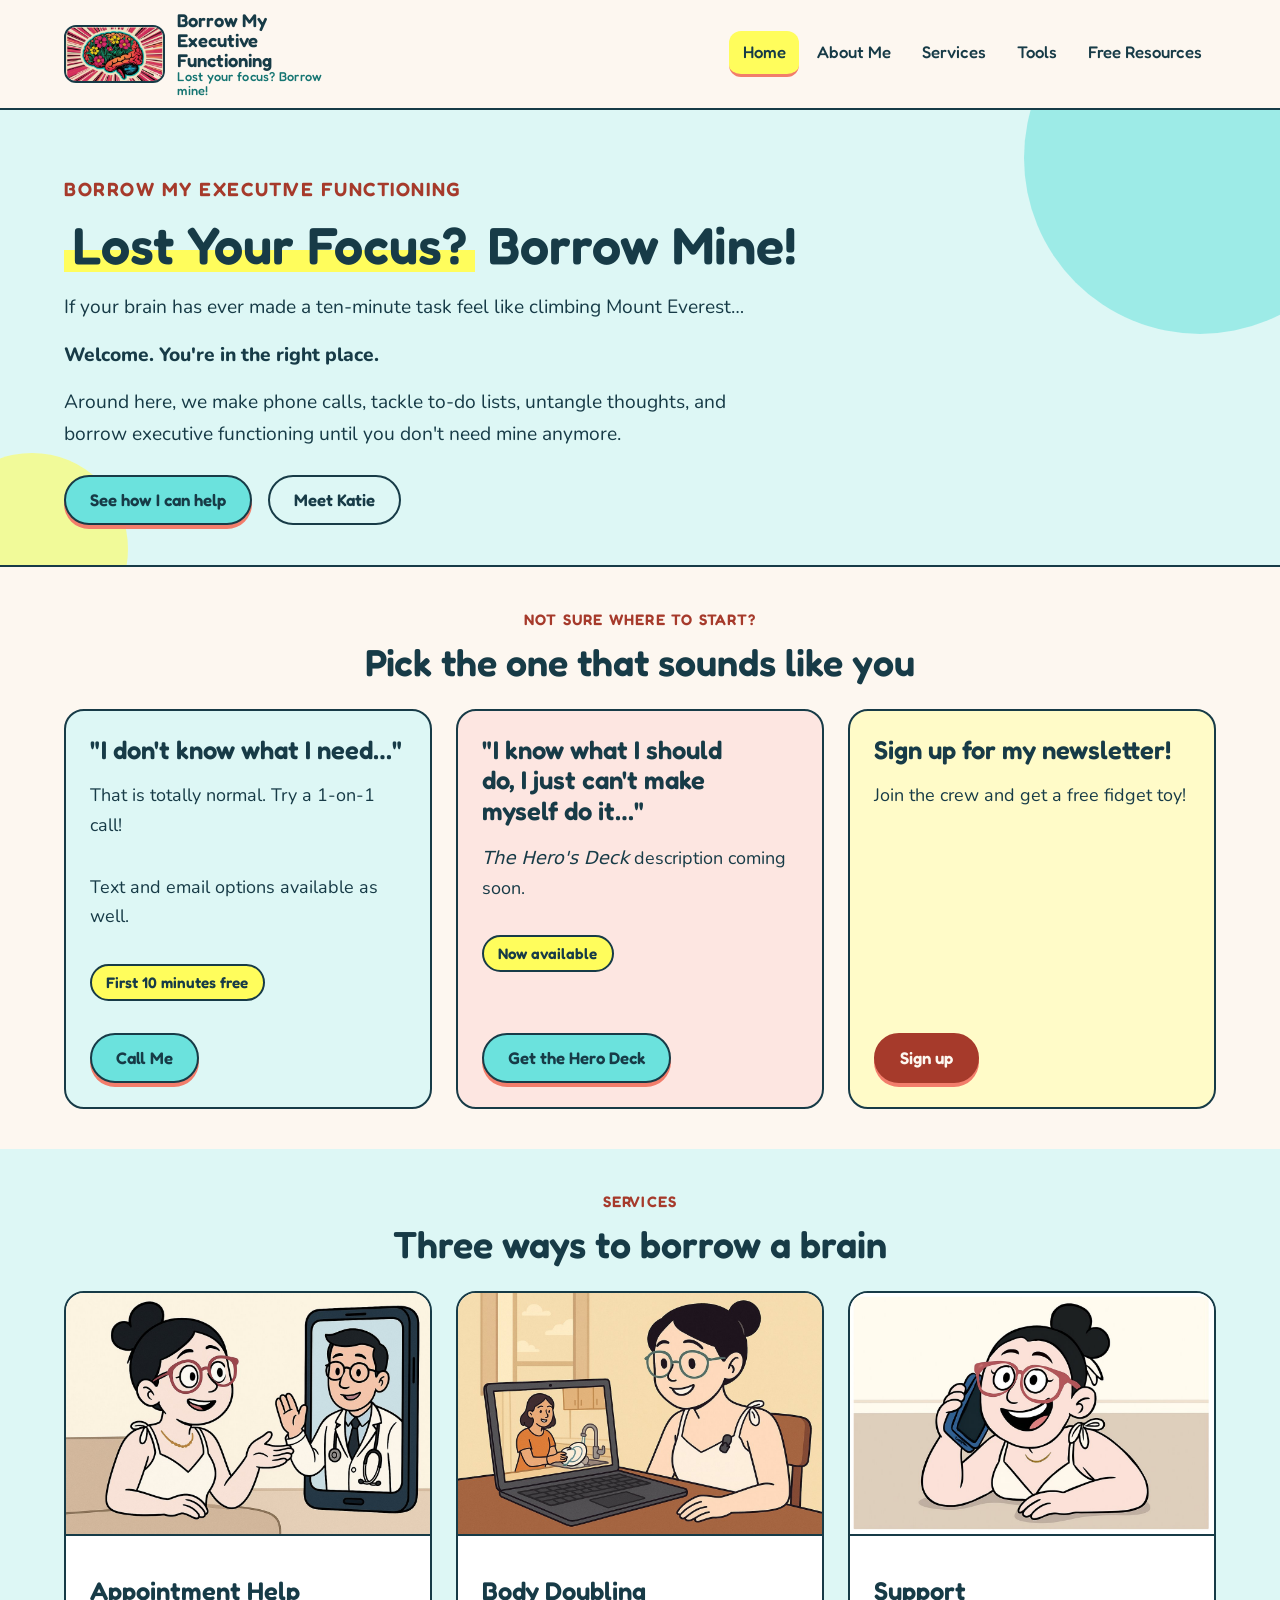
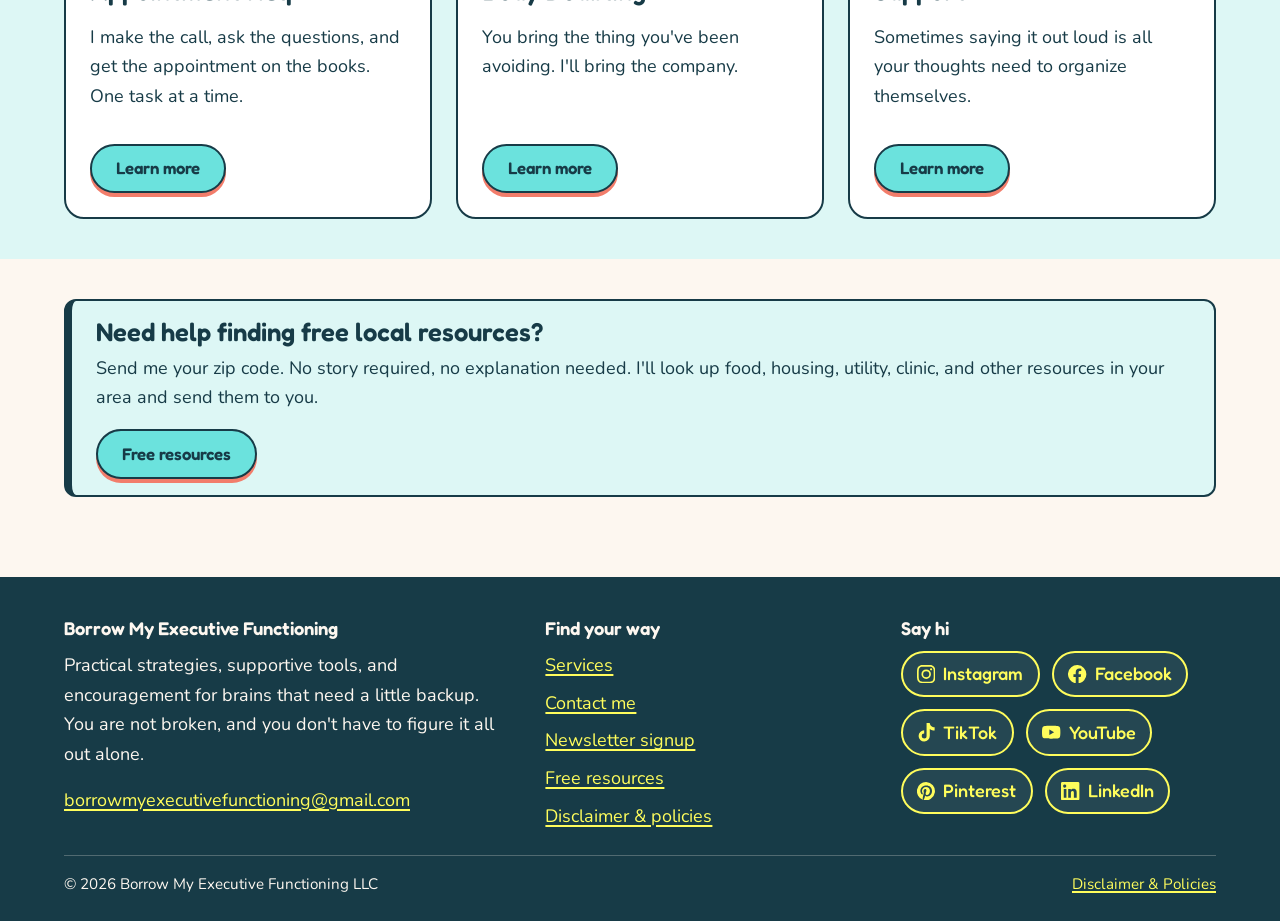
==== commit 0a7613cc: "added template for Hero's Deck on homepage" ====
--- a/site/index.html
+++ b/site/index.html
@@ -68,11 +68,12 @@
             <p><span class="badge">First 10 minutes free</span></p>
             <a class="btn" href="contact.html">Call Me</a>
           </article>
+          <!-- TODO: Hero Deck — update heading/description and replace the Gumroad link -->
           <article class="card card--coral">
             <h3>"I know what I should do, I just can't make myself do it&hellip;"</h3>
-            <p><em>ADHD Hacks for Real Life</em> is a guide of tiny systems for overwhelmed brains. Small, doable strategies you can start using today.</p>
+            <p><em>The Hero's Deck</em> description coming soon.</p>
             <p><span class="badge">Now available</span></p>
-            <a class="btn" href="https://executivekatie.gumroad.com/l/zrgixh" target="_blank" rel="noopener">Get the ADHD Hacks</a>
+            <a class="btn" href="#" target="_blank" rel="noopener">Get the Hero Deck</a>
           </article>
           <article class="card card--lemon">
             <h3>Sign up for my newsletter!</h3>
--- a/site/css/styles.css
+++ b/site/css/styles.css
@@ -529,6 +529,36 @@
 .checklist--two {
   grid-template-columns: repeat(auto-fit, minmax(min(100%, 18rem), 1fr));
 }
+/* Numbered steps: same shape as .checklist, with the step number inside. */
+.steps-list {
+  list-style: none;
+  padding: 0;
+  margin: 0;
+  display: grid;
+  gap: 0.6rem;
+  counter-reset: step;
+}
+.steps-list li {
+  position: relative;
+  padding-left: 2.2rem;
+  counter-increment: step;
+}
+.steps-list li::before {
+  content: counter(step);
+  position: absolute;
+  left: 0; top: 0.1em;
+  width: 1.5rem; height: 1.5rem;
+  border-radius: 50%;
+  background: var(--lemon);
+  border: var(--border);
+  color: var(--lagoon);
+  font-family: var(--font-head);
+  font-weight: 600;
+  font-size: 0.9rem;
+  display: grid;
+  place-items: center;
+}
+.card .hint { font-size: 0.95rem; color: var(--teal); margin-bottom: 0; }
 
 /* ---------- FAQ (native <details>) ---------- */
 .faq { display: grid; gap: var(--space-2); }
@@ -692,6 +722,20 @@
   font-weight: 400;
 }
 .form-card button.btn { cursor: pointer; }
+/* Side-by-side fields (state / ZIP) that stack on small screens. */
+.form-card .field--row {
+  display: grid;
+  grid-template-columns: 1fr 1fr;
+  gap: var(--space-2);
+}
+@media (max-width: 30rem) {
+  .form-card .field--row { grid-template-columns: 1fr; }
+}
+.form-card label .optional {
+  font-family: var(--font-body);
+  font-weight: 400;
+  color: var(--teal);
+}
 /* Spam trap: hidden from people, still in the DOM for bots. */
 .honeypot { position: absolute; left: -10000px; width: 1px; height: 1px; overflow: hidden; }
 
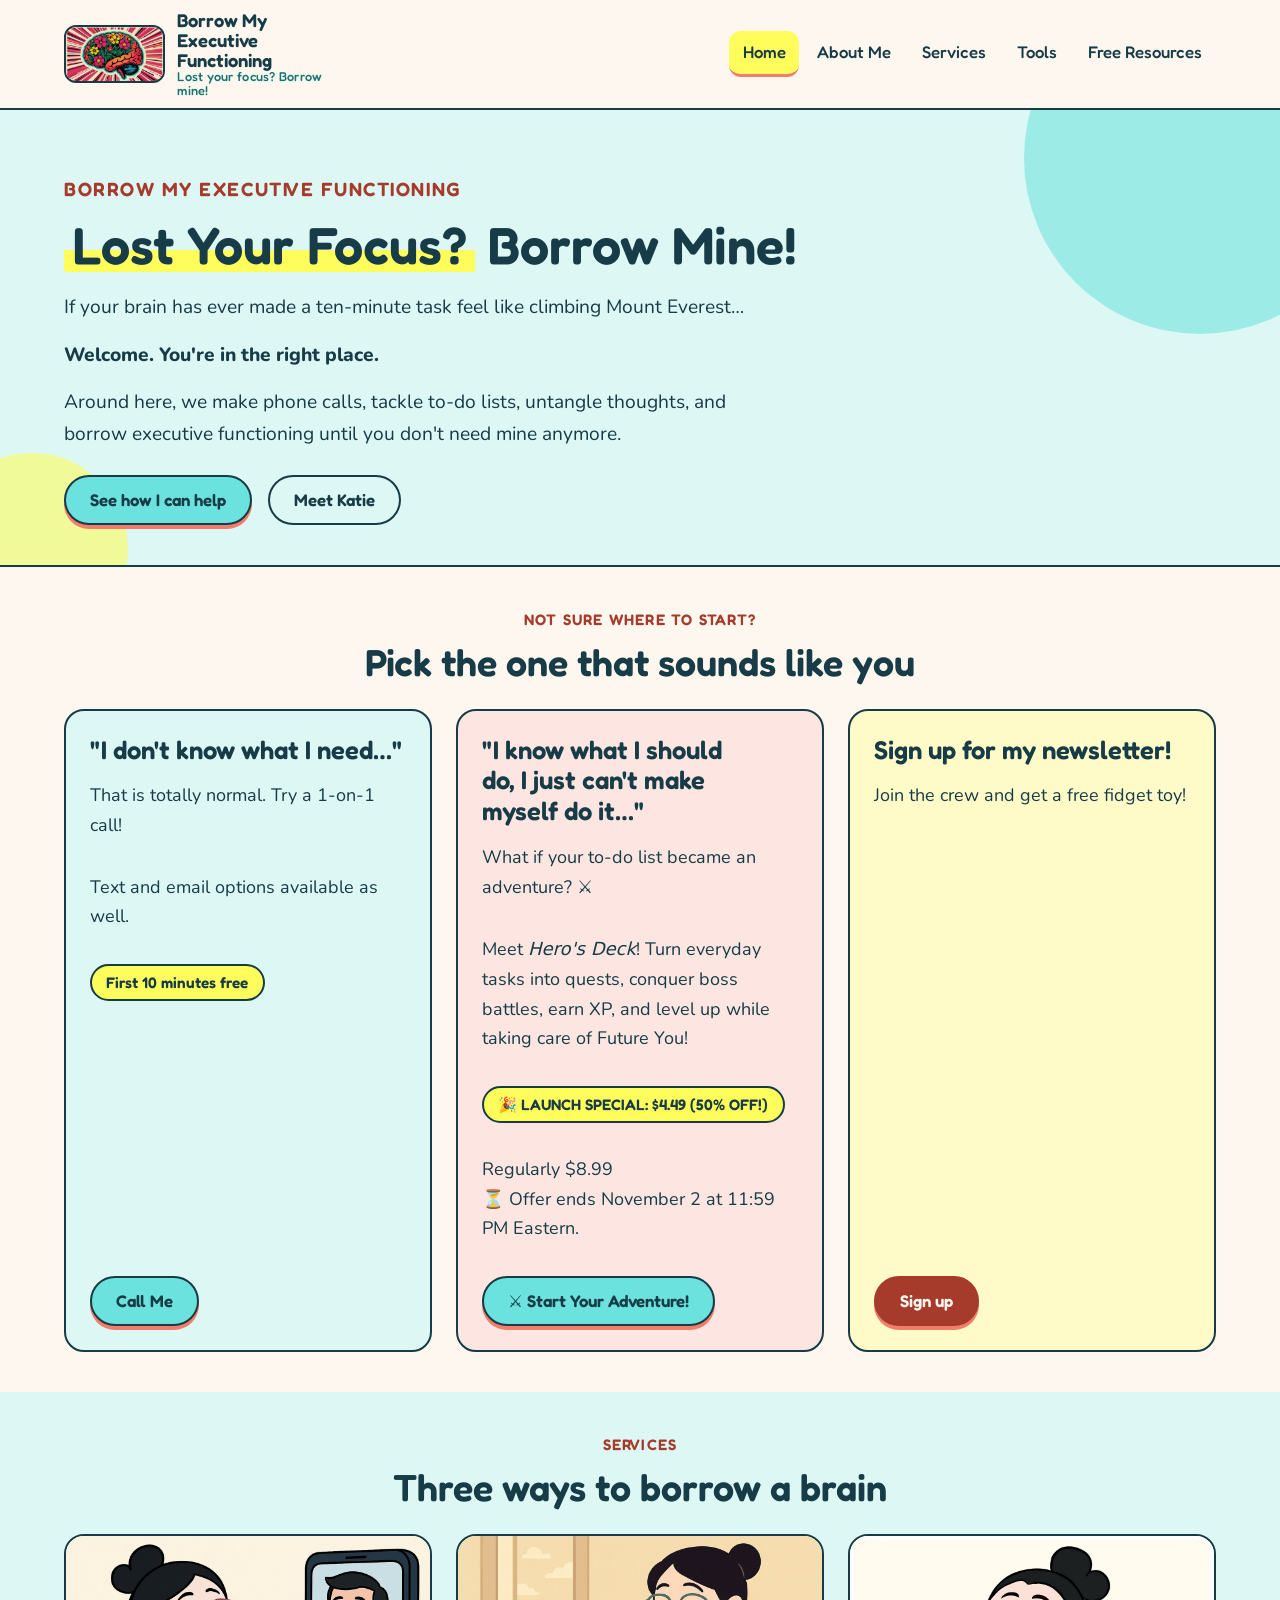
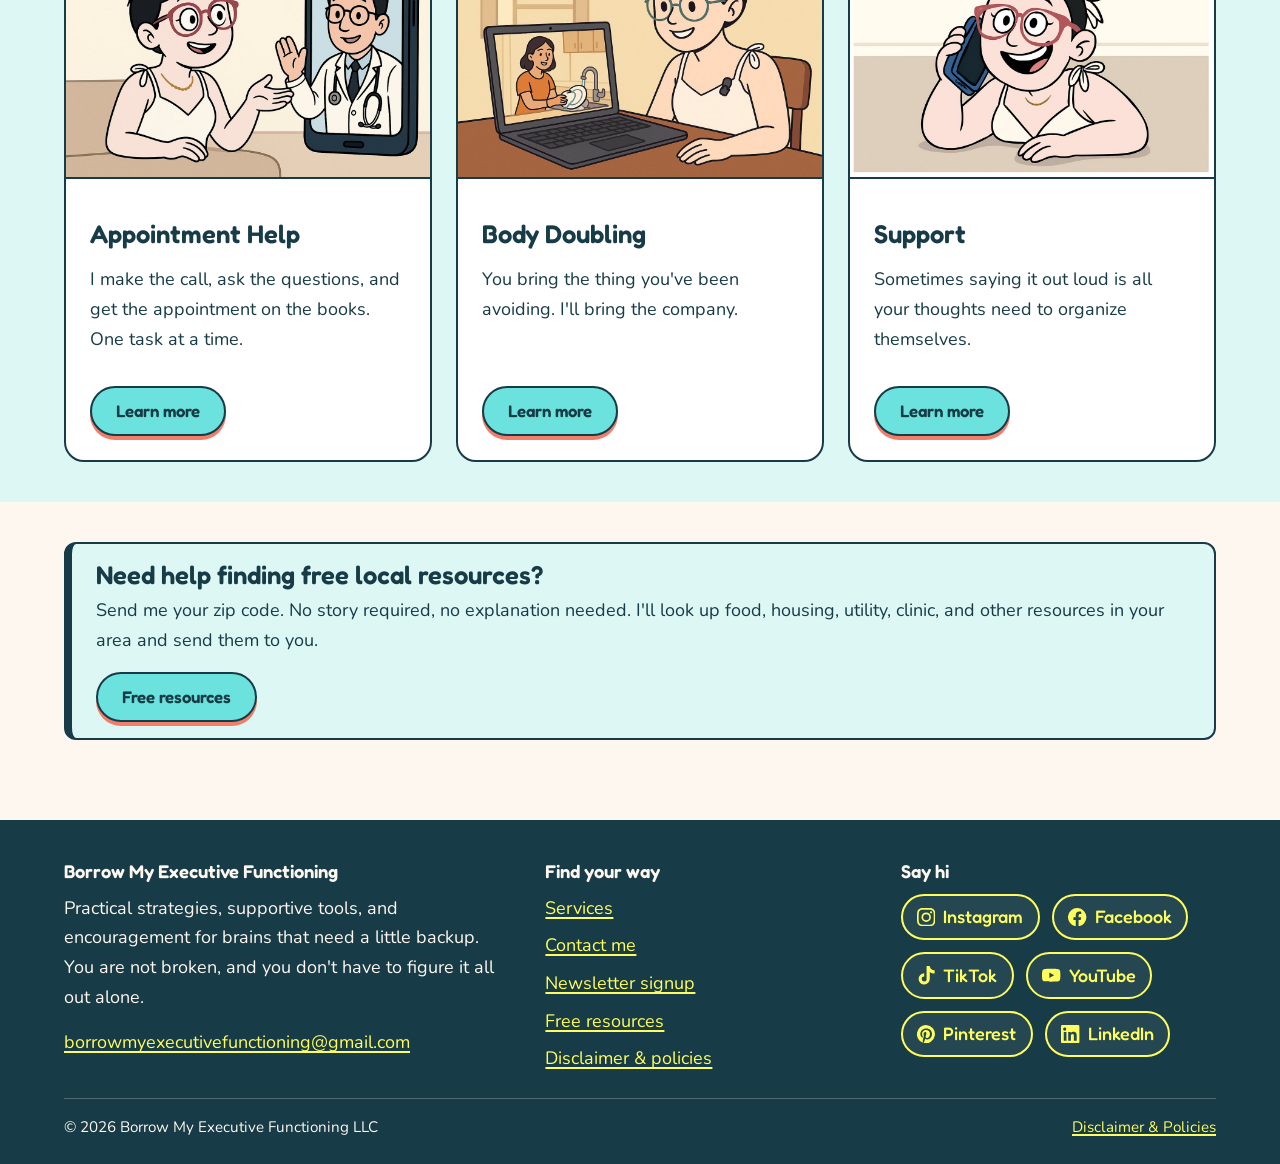
==== commit c83ff1a4: "Updated Hero's deck content" ====
--- a/site/index.html
+++ b/site/index.html
@@ -68,12 +68,14 @@
             <p><span class="badge">First 10 minutes free</span></p>
             <a class="btn" href="contact.html">Call Me</a>
           </article>
-          <!-- TODO: Hero Deck — update heading/description and replace the Gumroad link -->
           <article class="card card--coral">
             <h3>"I know what I should do, I just can't make myself do it&hellip;"</h3>
-            <p><em>The Hero's Deck</em> description coming soon.</p>
-            <p><span class="badge">Now available</span></p>
-            <a class="btn" href="#" target="_blank" rel="noopener">Get the Hero Deck</a>
+            <p>What if your to-do list became an adventure? &#x2694;&#xFE0F;</p>
+            <p>Meet <em>Hero's Deck</em>! Turn everyday tasks into quests, conquer boss battles, earn XP, and level up while taking care of Future You!</p>
+            <!-- Launch special: remove after Nov 2, 2026 -->
+            <p><span class="badge">&#x1F389; LAUNCH SPECIAL: $4.49 (50% OFF!)</span></p>
+            <p>Regularly $8.99<br>&#x23F3; Offer ends November 2 at 11:59 PM Eastern.</p>
+            <a class="btn" href="https://executivekatie.gumroad.com/l/herosdeck" target="_blank" rel="noopener">&#x2694;&#xFE0F; Start Your Adventure!</a>
           </article>
           <article class="card card--lemon">
             <h3>Sign up for my newsletter!</h3>
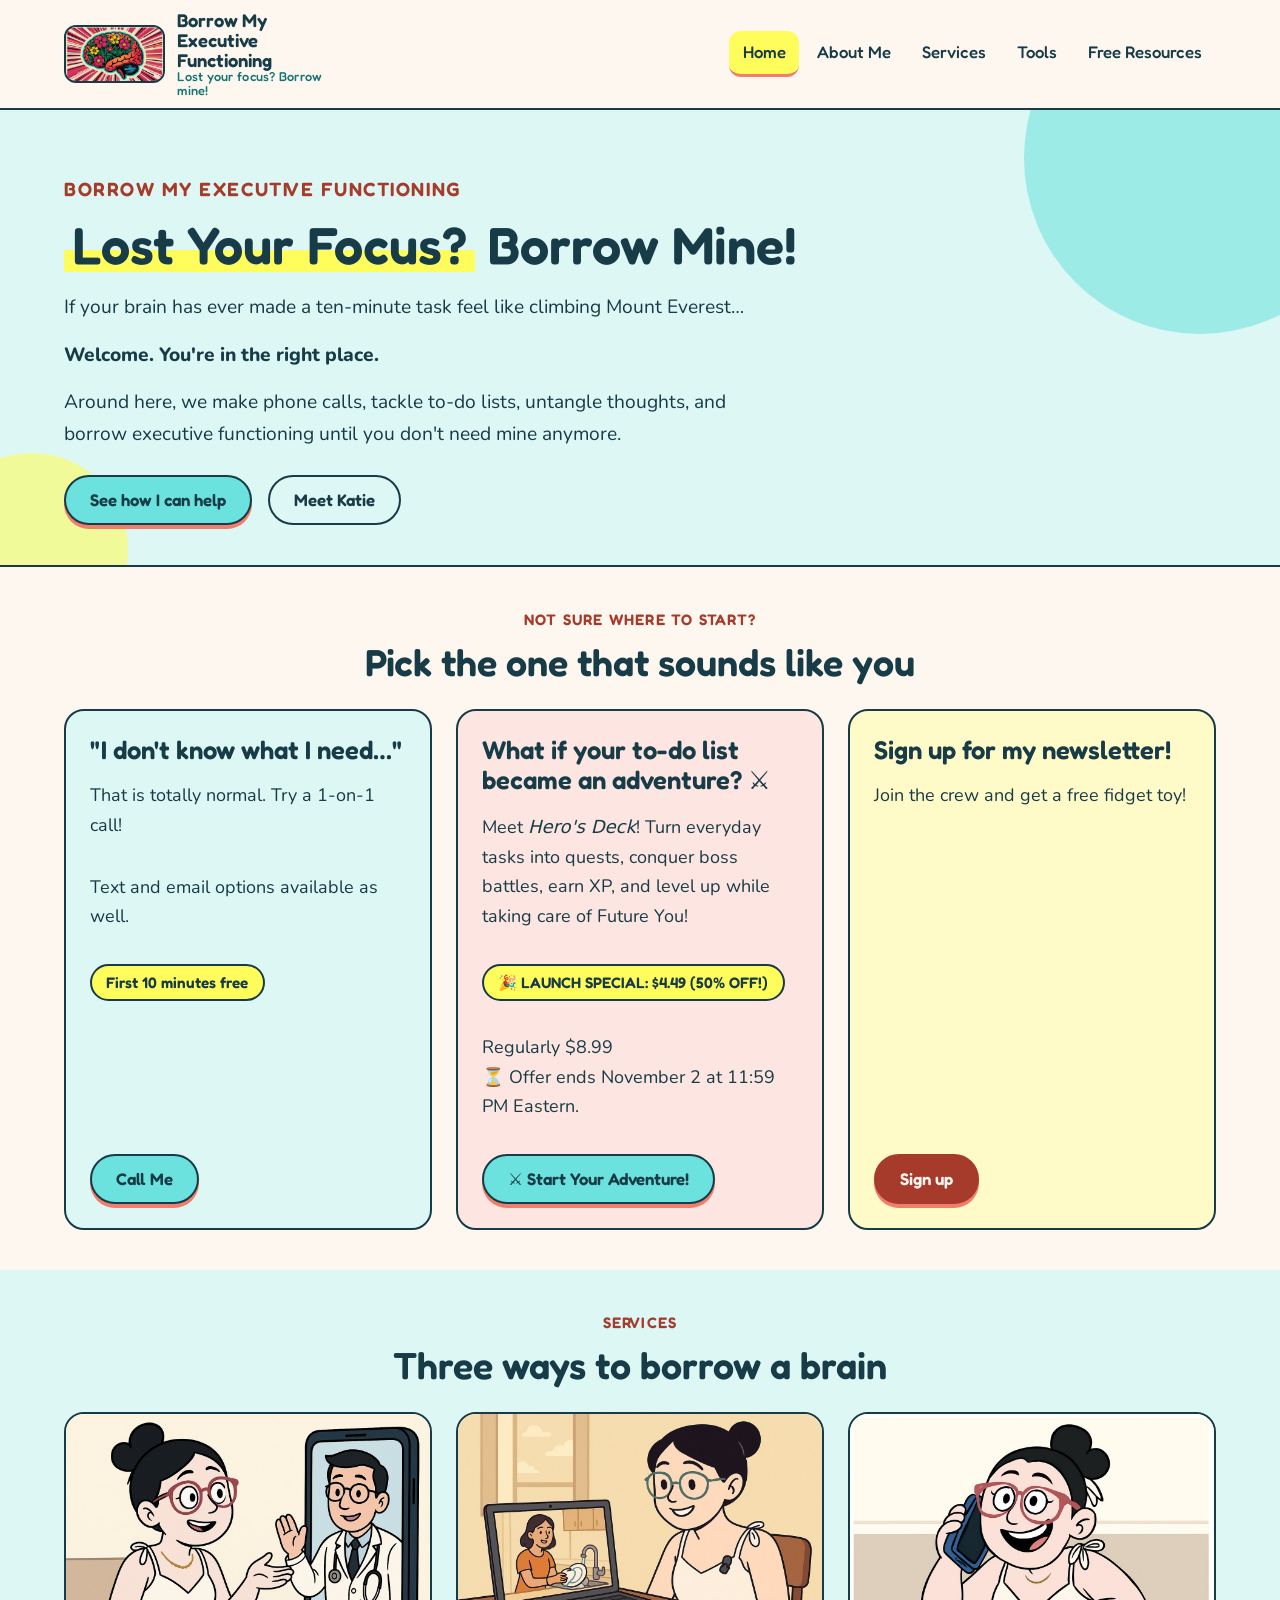
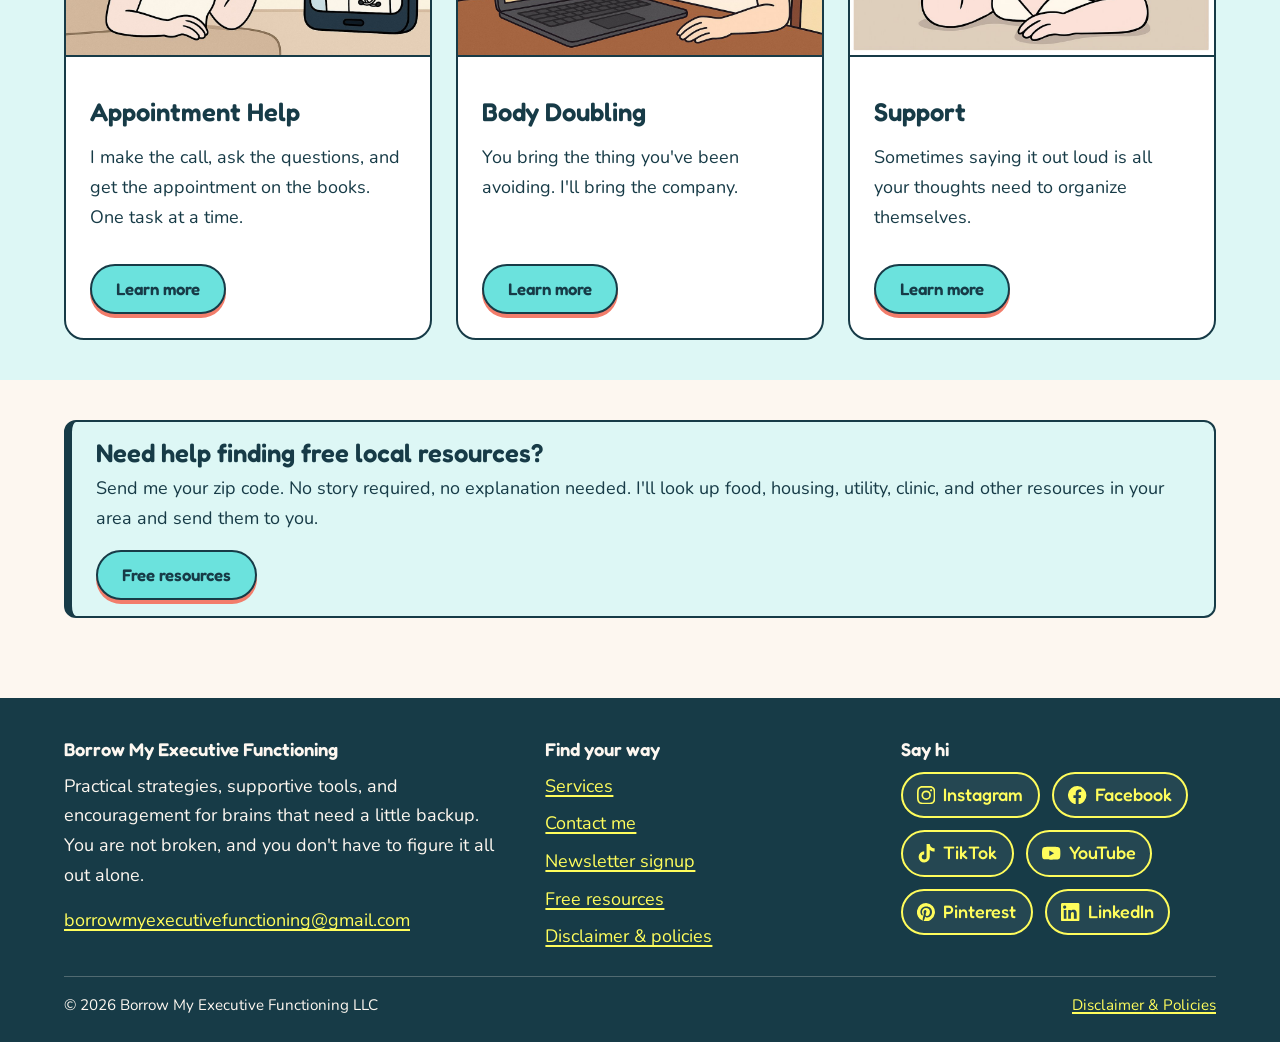
==== commit ede91eb9: "changed the header on homepage" ====
--- a/site/index.html
+++ b/site/index.html
@@ -69,8 +69,7 @@
             <a class="btn" href="contact.html">Call Me</a>
           </article>
           <article class="card card--coral">
-            <h3>"I know what I should do, I just can't make myself do it&hellip;"</h3>
-            <p>What if your to-do list became an adventure? &#x2694;&#xFE0F;</p>
+            <h3>What if your to-do list became an adventure? &#x2694;&#xFE0F;</h3>
             <p>Meet <em>Hero's Deck</em>! Turn everyday tasks into quests, conquer boss battles, earn XP, and level up while taking care of Future You!</p>
             <!-- Launch special: remove after Nov 2, 2026 -->
             <p><span class="badge">&#x1F389; LAUNCH SPECIAL: $4.49 (50% OFF!)</span></p>
